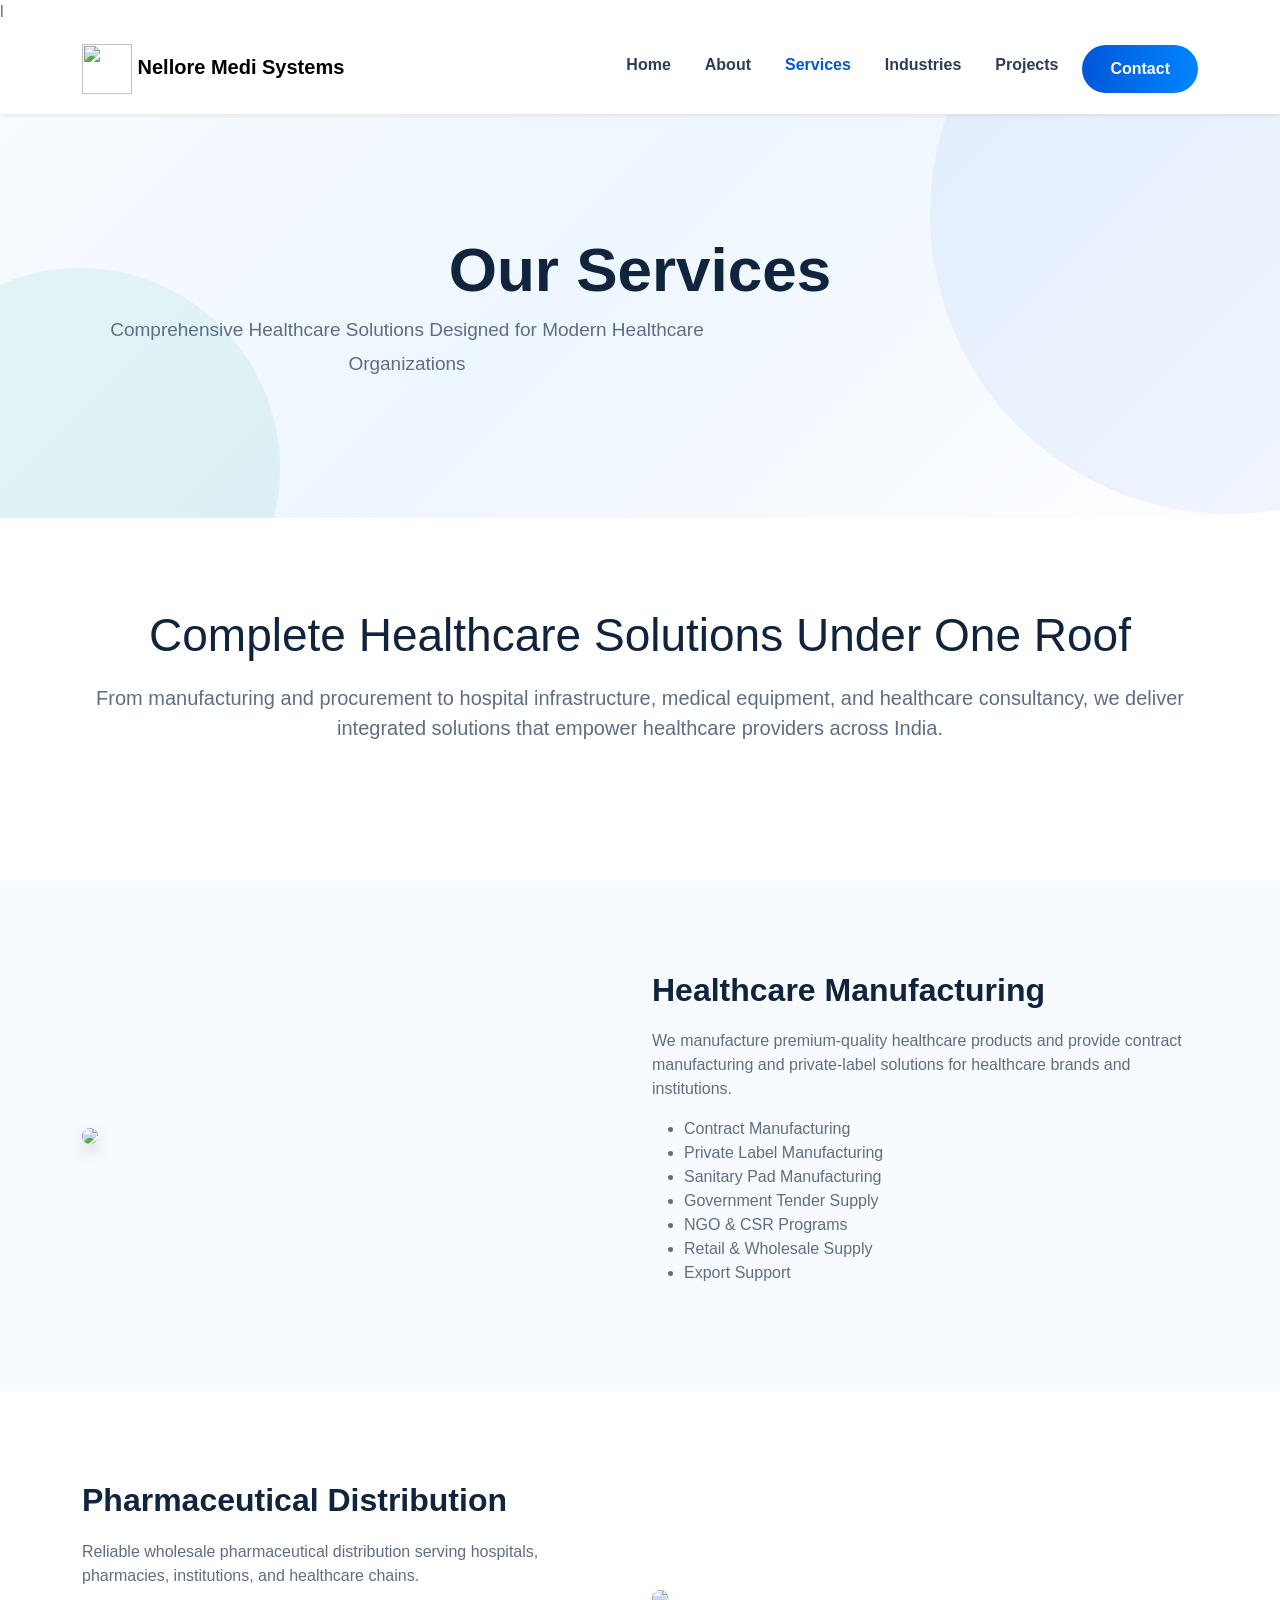
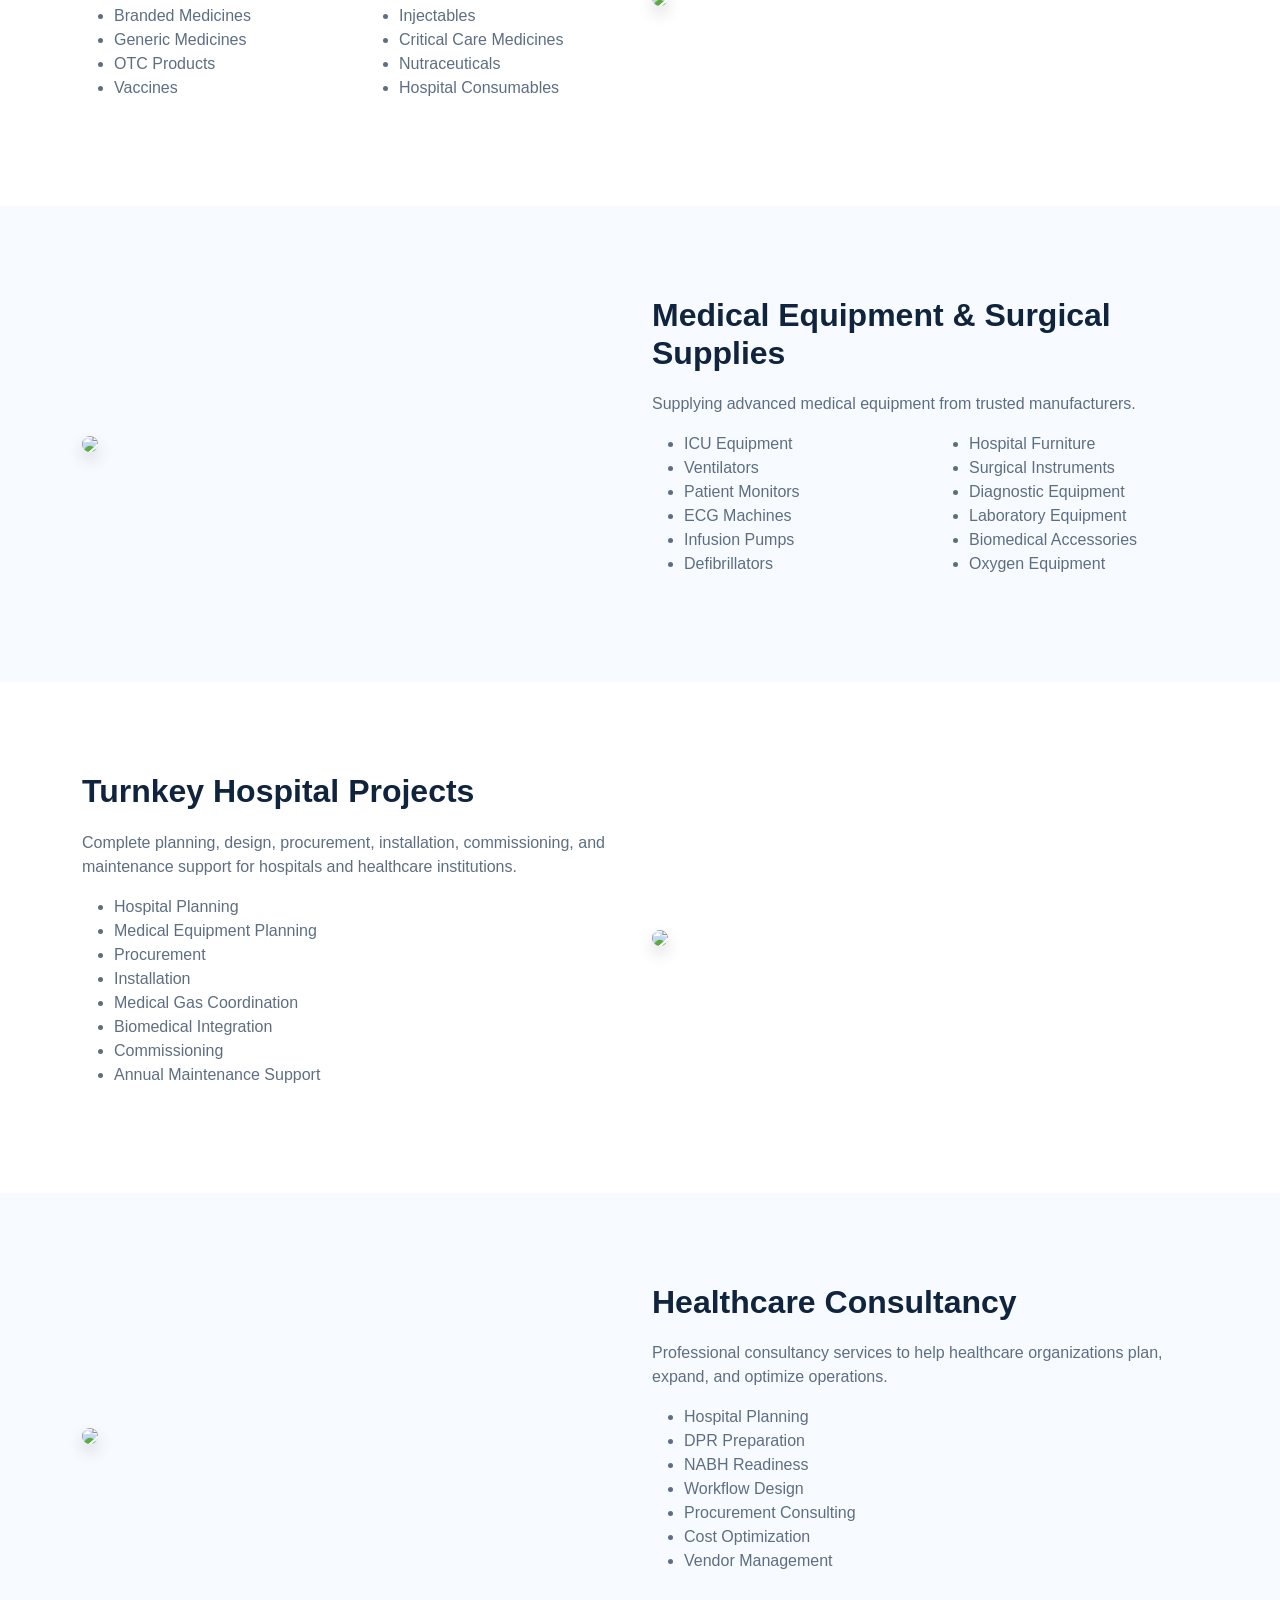
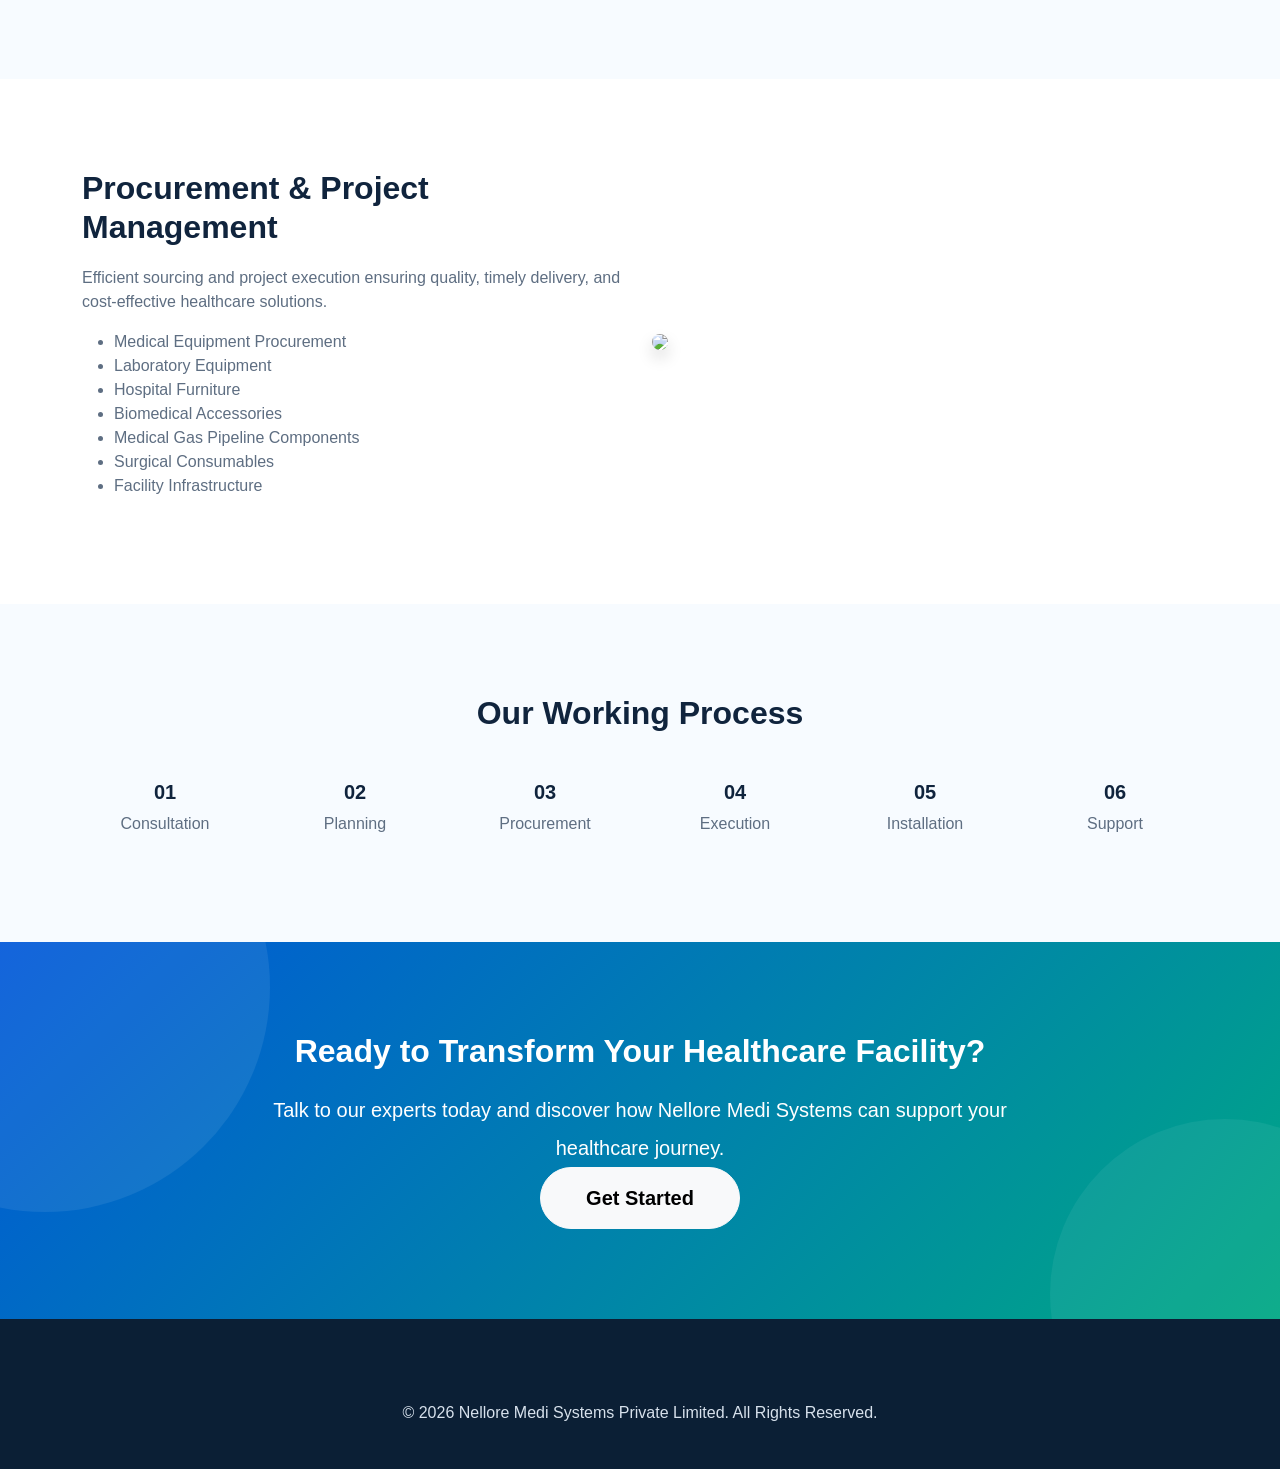
==== about.html @ a368e2a7 "first commit" ====
l<!DOCTYPE html>
<html lang="en">

<head>

<meta charset="UTF-8">
<meta name="viewport" content="width=device-width, initial-scale=1">

<title>Services | Nellore Medi Systems</title>

<link href="https://cdn.jsdelivr.net/npm/bootstrap@5.3.3/dist/css/bootstrap.min.css" rel="stylesheet">

<link href="https://cdnjs.cloudflare.com/ajax/libs/font-awesome/6.5.2/css/all.min.css" rel="stylesheet">

<link rel="stylesheet" href="css/style.css">

</head>

<body>

<!-- ================= NAVBAR ================= -->

<nav class="navbar navbar-expand-lg bg-white shadow-sm sticky-top">

<div class="container">

<a class="navbar-brand fw-bold" href="index.html">

<img src="assets/images/logo.png" width="50">

Nellore Medi Systems

</a>

<button class="navbar-toggler"
data-bs-toggle="collapse"
data-bs-target="#nav">

<span class="navbar-toggler-icon"></span>

</button>

<div class="collapse navbar-collapse" id="nav">

<ul class="navbar-nav ms-auto">

<li class="nav-item"><a class="nav-link" href="index.html">Home</a></li>

<li class="nav-item"><a class="nav-link" href="about.html">About</a></li>

<li class="nav-item"><a class="nav-link active" href="services.html">Services</a></li>

<li class="nav-item"><a class="nav-link" href="industries.html">Industries</a></li>

<li class="nav-item"><a class="nav-link" href="projects.html">Projects</a></li>

<li class="nav-item">

<a class="btn btn-primary rounded-pill ms-3"

href="contact.html">

Contact

</a>

</li>

</ul>

</div>

</div>

</nav>

<!-- ================= HERO ================= -->

<section class="hero">

<div class="container text-center">

<h1 class="display-3 fw-bold">

Our Services

</h1>

<p class="lead">

Comprehensive Healthcare Solutions Designed for Modern Healthcare Organizations

</p>

</div>

</section>

<!-- ================= INTRO ================= -->

<section>

<div class="container">

<div class="text-center mb-5">

<h2 class="display-5">

Complete Healthcare Solutions Under One Roof

</h2>

<p class="lead">

From manufacturing and procurement to hospital infrastructure,
medical equipment, and healthcare consultancy,
we deliver integrated solutions that empower healthcare providers
across India.

</p>

</div>

</div>

</section>

<!-- ================= SERVICE 1 ================= -->

<section class="bg-light">

<div class="container">

<div class="row align-items-center">

<div class="col-lg-6">

<img src="assets/images/manufacturing.jpg"

class="img-fluid rounded-4 shadow">

</div>

<div class="col-lg-6">

<h2>

Healthcare Manufacturing

</h2>

<p>

We manufacture premium-quality healthcare products
and provide contract manufacturing and private-label
solutions for healthcare brands and institutions.

</p>

<ul>

<li>Contract Manufacturing</li>

<li>Private Label Manufacturing</li>

<li>Sanitary Pad Manufacturing</li>

<li>Government Tender Supply</li>

<li>NGO & CSR Programs</li>

<li>Retail & Wholesale Supply</li>

<li>Export Support</li>

</ul>

</div>

</div>

</div>

</section>

<!-- ================= SERVICE 2 ================= -->

<section>

<div class="container">

<div class="row align-items-center flex-lg-row-reverse">

<div class="col-lg-6">

<img src="assets/images/pharma.jpg"

class="img-fluid rounded-4 shadow">

</div>

<div class="col-lg-6">

<h2>

Pharmaceutical Distribution

</h2>

<p>

Reliable wholesale pharmaceutical distribution
serving hospitals,
pharmacies,
institutions,
and healthcare chains.

</p>

<div class="row">

<div class="col-md-6">

<ul>

<li>Branded Medicines</li>

<li>Generic Medicines</li>

<li>OTC Products</li>

<li>Vaccines</li>

</ul>

</div>

<div class="col-md-6">

<ul>

<li>Injectables</li>

<li>Critical Care Medicines</li>

<li>Nutraceuticals</li>

<li>Hospital Consumables</li>

</ul>

</div>

</div>

</div>

</div>

</div>

</section>

<!-- ================= SERVICE 3 ================= -->

<section class="bg-light">

<div class="container">

<div class="row align-items-center">

<div class="col-lg-6">

<img src="assets/images/equipment.jpg"

class="img-fluid rounded-4 shadow">

</div>

<div class="col-lg-6">

<h2>

Medical Equipment & Surgical Supplies

</h2>

<p>

Supplying advanced medical equipment
from trusted manufacturers.

</p>

<div class="row">

<div class="col-md-6">

<ul>

<li>ICU Equipment</li>

<li>Ventilators</li>

<li>Patient Monitors</li>

<li>ECG Machines</li>

<li>Infusion Pumps</li>

<li>Defibrillators</li>

</ul>

</div>

<div class="col-md-6">

<ul>

<li>Hospital Furniture</li>

<li>Surgical Instruments</li>

<li>Diagnostic Equipment</li>

<li>Laboratory Equipment</li>

<li>Biomedical Accessories</li>

<li>Oxygen Equipment</li>

</ul>

</div>

</div>

</div>

</div>

</div>

</section>

<!-- ================= SERVICE 4 ================= -->

<section>

<div class="container">

<div class="row align-items-center flex-lg-row-reverse">

<div class="col-lg-6">

<img src="assets/images/hospital-project.jpg"

class="img-fluid rounded-4 shadow">

</div>

<div class="col-lg-6">

<h2>

Turnkey Hospital Projects

</h2>

<p>

Complete planning,
design,
procurement,
installation,
commissioning,
and maintenance support
for hospitals and healthcare institutions.

</p>

<ul>

<li>Hospital Planning</li>

<li>Medical Equipment Planning</li>

<li>Procurement</li>

<li>Installation</li>

<li>Medical Gas Coordination</li>

<li>Biomedical Integration</li>

<li>Commissioning</li>

<li>Annual Maintenance Support</li>

</ul>

</div>

</div>

</div>

</section>

<!-- ================= SERVICE 5 ================= -->

<section class="bg-light">

<div class="container">

<div class="row align-items-center">

<div class="col-lg-6">

<img src="assets/images/consultancy.jpg"

class="img-fluid rounded-4 shadow">

</div>

<div class="col-lg-6">

<h2>

Healthcare Consultancy

</h2>

<p>

Professional consultancy services
to help healthcare organizations
plan,
expand,
and optimize operations.

</p>

<ul>

<li>Hospital Planning</li>

<li>DPR Preparation</li>

<li>NABH Readiness</li>

<li>Workflow Design</li>

<li>Procurement Consulting</li>

<li>Cost Optimization</li>

<li>Vendor Management</li>

</ul>

</div>

</div>

</div>

</section>

<!-- ================= SERVICE 6 ================= -->

<section>

<div class="container">

<div class="row align-items-center flex-lg-row-reverse">

<div class="col-lg-6">

<img src="assets/images/procurement.jpg"

class="img-fluid rounded-4 shadow">

</div>

<div class="col-lg-6">

<h2>

Procurement & Project Management

</h2>

<p>

Efficient sourcing and project execution
ensuring quality,
timely delivery,
and cost-effective healthcare solutions.

</p>

<ul>

<li>Medical Equipment Procurement</li>

<li>Laboratory Equipment</li>

<li>Hospital Furniture</li>

<li>Biomedical Accessories</li>

<li>Medical Gas Pipeline Components</li>

<li>Surgical Consumables</li>

<li>Facility Infrastructure</li>

</ul>

</div>

</div>

</div>

</section>

<!-- ================= PROCESS ================= -->

<section class="bg-light">

<div class="container">

<div class="text-center mb-5">

<h2>

Our Working Process

</h2>

</div>

<div class="row text-center">

<div class="col-md-2">

<h5>01</h5>

<p>Consultation</p>

</div>

<div class="col-md-2">

<h5>02</h5>

<p>Planning</p>

</div>

<div class="col-md-2">

<h5>03</h5>

<p>Procurement</p>

</div>

<div class="col-md-2">

<h5>04</h5>

<p>Execution</p>

</div>

<div class="col-md-2">

<h5>05</h5>

<p>Installation</p>

</div>

<div class="col-md-2">

<h5>06</h5>

<p>Support</p>

</div>

</div>

</div>

</section>

<!-- ================= CTA ================= -->

<section class="cta-section">

<div class="container text-center">

<h2 class="text-white">

Ready to Transform Your Healthcare Facility?

</h2>

<p class="lead text-white">

Talk to our experts today
and discover how Nellore Medi Systems
can support your healthcare journey.

</p>

<a href="contact.html"

class="btn btn-light btn-lg rounded-pill">

Get Started

</a>

</div>

</section>

<!-- ================= FOOTER ================= -->

<footer class="footer">

<div class="container text-center">

<p>

© 2026 Nellore Medi Systems Private Limited.
All Rights Reserved.

</p>

</div>

</footer>

<script src="https://cdn.jsdelivr.net/npm/bootstrap@5.3.3/dist/js/bootstrap.bundle.min.js"></script>

</body>

</html>
---- css/style.css ----
/* =====================================================
   NELLORE MEDI SYSTEMS
   style.css
===================================================== */

:root{

    --primary:#0057D9;
    --secondary:#00A884;
    --accent:#25D366;
    --dark:#10243D;
    --light:#F5F9FD;
    --white:#ffffff;
    --text:#5E6E82;
    --border:#E7EEF7;

}

*{

    margin:0;
    padding:0;
    box-sizing:border-box;

}

html{

    scroll-behavior:smooth;

}

body{

    font-family:'Inter',sans-serif;
    color:var(--text);
    background:#fff;
    overflow-x:hidden;

}

h1,h2,h3,h4,h5,h6{

    font-family:'Poppins',sans-serif;
    color:var(--dark);
    font-weight:700;

}

a{

    text-decoration:none;
    transition:.3s;

}

section{

    padding:90px 0;

}

img{

    max-width:100%;

}

/* ===========================
   NAVBAR
=========================== */

.navbar{

    background:#fff!important;
    padding:15px 0;
    transition:.4s;
    z-index:999;

}

.company-name{

    font-size:18px;
    font-weight:700;
    color:var(--dark);

}

.navbar-nav .nav-link{

    color:#2d3d55;
    font-weight:600;
    margin-left:18px;
    transition:.3s;

}

.navbar-nav .nav-link:hover{

    color:var(--primary);

}

.navbar-nav .nav-link.active{

    color:var(--primary);

}

.navbar .btn{

    border-radius:40px;
    padding:12px 28px;
    font-weight:600;

}

/* ===========================
   BUTTONS
=========================== */

.btn-primary{

    background:linear-gradient(90deg,#0057D9,#0085ff);
    border:none;

}

.btn-primary:hover{

    transform:translateY(-3px);
    box-shadow:0 12px 30px rgba(0,87,217,.25);

}

.btn-outline-primary{

    border:2px solid var(--primary);
    color:var(--primary);

}

.btn-outline-primary:hover{

    background:var(--primary);
    color:#fff;

}

/* ===========================
   HERO
=========================== */

.hero{

    position:relative;
    overflow:hidden;
    background:
    linear-gradient(135deg,#f8fbff 0%,#eef6ff 45%,#ffffff 100%);
    padding-top:120px;
    padding-bottom:120px;

}

.hero::before{

    content:"";
    position:absolute;
    width:600px;
    height:600px;
    background:rgba(0,87,217,.06);
    border-radius:50%;
    right:-250px;
    top:-200px;

}

.hero::after{

    content:"";
    position:absolute;
    width:400px;
    height:400px;
    background:rgba(0,168,132,.08);
    border-radius:50%;
    left:-120px;
    bottom:-150px;

}

.hero .badge{

    font-size:15px;
    padding:10px 18px;
    border-radius:40px;

}

.hero h1{

    font-size:62px;
    line-height:1.15;

}

.hero p{

    font-size:19px;
    line-height:1.8;
    max-width:650px;

}

.hero-image{

    animation:float 5s ease-in-out infinite;

}

@keyframes float{

0%{

transform:translateY(0);

}

50%{

transform:translateY(-20px);

}

100%{

transform:translateY(0);

}

}

.hero-wave{

    position:absolute;
    left:0;
    bottom:-1px;
    width:100%;

}

/* ===========================
   COUNTERS
=========================== */

.hero h2{

    color:var(--primary);
    font-size:42px;

}

.hero .row p{

    font-weight:600;

}

/* ===========================
   ABOUT
=========================== */

.bg-light{

    background:#f7fbff!important;

}

.about-image{

    border-radius:24px;
    overflow:hidden;

}

.about-image img{

    border-radius:24px;

}

.about-box{

    padding-left:40px;

}

.about-box p{

    line-height:1.9;
    font-size:17px;

}

/* ===========================
   CARDS
=========================== */

.service-card{

    background:#fff;
    border-radius:22px;
    padding:35px;
    transition:.35s;
    border:1px solid var(--border);
    height:100%;
    box-shadow:0 8px 25px rgba(0,0,0,.05);

}

.service-card:hover{

    transform:translateY(-10px);

    box-shadow:0 25px 50px rgba(0,87,217,.12);

    border-color:#d7e7ff;

}

.service-icon{

    width:80px;
    height:80px;
    border-radius:20px;
    background:linear-gradient(135deg,#0057D9,#00A884);

    display:flex;
    align-items:center;
    justify-content:center;

    margin-bottom:25px;

}

.service-icon i{

    color:#fff;
    font-size:34px;

}

.service-card h4{

    margin-bottom:15px;

}

.service-card p{

    line-height:1.8;

}

/* ===========================
   SECTION TITLE
=========================== */

section span.text-primary{

    letter-spacing:2px;
    text-transform:uppercase;
    font-weight:700;

}

section h2{

    margin-bottom:20px;

}

section .display-5{

    font-size:46px;

}

/* ==========================================
   WHY CHOOSE US
========================================== */

.feature-box{

    background:#ffffff;
    padding:35px;
    border-radius:22px;
    text-align:center;
    transition:.35s;
    border:1px solid var(--border);
    height:100%;
    box-shadow:0 8px 25px rgba(0,0,0,.05);

}

.feature-box:hover{

    transform:translateY(-10px);
    box-shadow:0 20px 45px rgba(0,87,217,.15);

}

.feature-box i{

    width:85px;
    height:85px;

    display:flex;
    align-items:center;
    justify-content:center;

    margin:auto;
    margin-bottom:25px;

    background:linear-gradient(135deg,#0057D9,#00A884);

    border-radius:50%;

    color:#fff;
    font-size:34px;

}

.feature-box h5{

    margin-bottom:18px;

}

.feature-box p{

    line-height:1.8;

}

/* ==========================================
   INDUSTRIES
========================================== */

.industry-card{

    background:#ffffff;
    border-radius:20px;
    padding:35px 20px;
    transition:.35s;
    border:1px solid #edf3fa;
    height:100%;

}

.industry-card:hover{

    background:linear-gradient(135deg,#0057D9,#00A884);

    transform:translateY(-8px);

}

.industry-card i{

    font-size:48px;
    color:var(--primary);
    margin-bottom:20px;

}

.industry-card h5{

    margin:0;

}

.industry-card:hover i,
.industry-card:hover h5{

    color:#ffffff;

}

/* ==========================================
   CTA
========================================== */

.cta-section{

    position:relative;
    overflow:hidden;

    background:
    linear-gradient(135deg,#0057D9,#00A884);

    color:white;

}

.cta-section::before{

    content:"";

    position:absolute;

    width:450px;
    height:450px;

    background:rgba(255,255,255,.08);

    border-radius:50%;

    left:-180px;
    top:-180px;

}

.cta-section::after{

    content:"";

    position:absolute;

    width:350px;
    height:350px;

    background:rgba(255,255,255,.06);

    border-radius:50%;

    right:-120px;
    bottom:-150px;

}

.cta-section h2{

    color:white;

}

.cta-section p{

    max-width:760px;
    margin:auto;
    line-height:1.9;

}

.cta-section .btn{

    font-weight:700;
    padding:15px 45px;

}

/* ==========================================
   FOOTER
========================================== */

.footer{

    background:#0b1f35;

    color:#d7e1ec;

    padding-top:80px;
    padding-bottom:25px;

}

.footer h4,
.footer h5{

    color:white;
    margin-bottom:25px;

}

.footer p{

    line-height:1.8;

}

.footer ul{

    list-style:none;
    padding:0;

}

.footer ul li{

    margin-bottom:12px;

}

.footer ul li a{

    color:#d7e1ec;
    transition:.3s;

}

.footer ul li a:hover{

    color:#25D366;
    padding-left:6px;

}

.footer hr{

    border-color:rgba(255,255,255,.12);
    margin:40px 0;

}

.footer i{

    color:#25D366;
    margin-right:10px;

}

/* ==========================================
   SECTION SPACING
========================================== */

.py-5{

    padding-top:100px !important;
    padding-bottom:100px !important;

}

/* ==========================================
   IMAGE EFFECTS
========================================== */

img{

    transition:.4s;

}

img:hover{

    transform:scale(1.02);

}

/* ==========================================
   SCROLLBAR
========================================== */

::-webkit-scrollbar{

    width:10px;

}

::-webkit-scrollbar-track{

    background:#edf2f7;

}

::-webkit-scrollbar-thumb{

    background:#0057D9;
    border-radius:10px;

}

::-webkit-scrollbar-thumb:hover{

    background:#003f9e;

}

/* ==========================================
   SELECTION
========================================== */

::selection{

    background:#0057D9;
    color:white;

}

/* ==========================================
   SHADOW UTILITIES
========================================== */

.shadow-soft{

    box-shadow:0 15px 40px rgba(0,0,0,.08);

}

.shadow-hover{

    transition:.35s;

}

.shadow-hover:hover{

    box-shadow:0 25px 60px rgba(0,0,0,.12);

}

/* ==========================================
   BORDER RADIUS
========================================== */

.rounded-xl{

    border-radius:22px;

}

.rounded-2xl{

    border-radius:30px;

}

/* ==========================================
   BACKGROUND UTILITIES
========================================== */

.bg-primary-gradient{

    background:
    linear-gradient(135deg,#0057D9,#00A884);

}

.text-gradient{

    background:
    linear-gradient(135deg,#0057D9,#00A884);
    -webkit-background-clip:text;
    -webkit-text-fill-color:transparent;

}

/* ==========================================
   ANIMATIONS
========================================== */

.fade-up{

    animation:fadeUp .8s ease forwards;

}

@keyframes fadeUp{

0%{

opacity:0;
transform:translateY(40px);

}

100%{

opacity:1;
transform:translateY(0);

}

}

.zoom{

    animation:zoom .8s;

}

@keyframes zoom{

0%{

transform:scale(.9);

opacity:0;

}

100%{

transform:scale(1);

opacity:1;

}

}

/* ==========================================
   RESPONSIVE
========================================== */

@media(max-width:1200px){

.hero h1{

font-size:52px;

}

}

@media(max-width:992px){

.hero{

text-align:center;

padding-top:80px;

}

.hero h1{

font-size:42px;

}

.hero-image{

margin-top:50px;

max-width:450px;

}

.display-5{

font-size:38px !important;

}

.about-box{

padding-left:0;

margin-top:40px;

}

.navbar{

padding:12px 0;

}

}

@media(max-width:768px){

.hero h1{

font-size:36px;

}

.hero p{

font-size:17px;

}

.service-card{

padding:28px;

}

.feature-box{

padding:28px;

}

.industry-card{

padding:28px;

}

section{

padding:70px 0;

}

}

@media(max-width:576px){

.hero h1{

font-size:30px;

}

.hero .btn{

display:block;
width:100%;
margin-bottom:15px;

}

.hero .btn + .btn{

margin-left:0 !important;

}

.display-5{

font-size:30px !important;

}

.footer{

text-align:center;

}

}
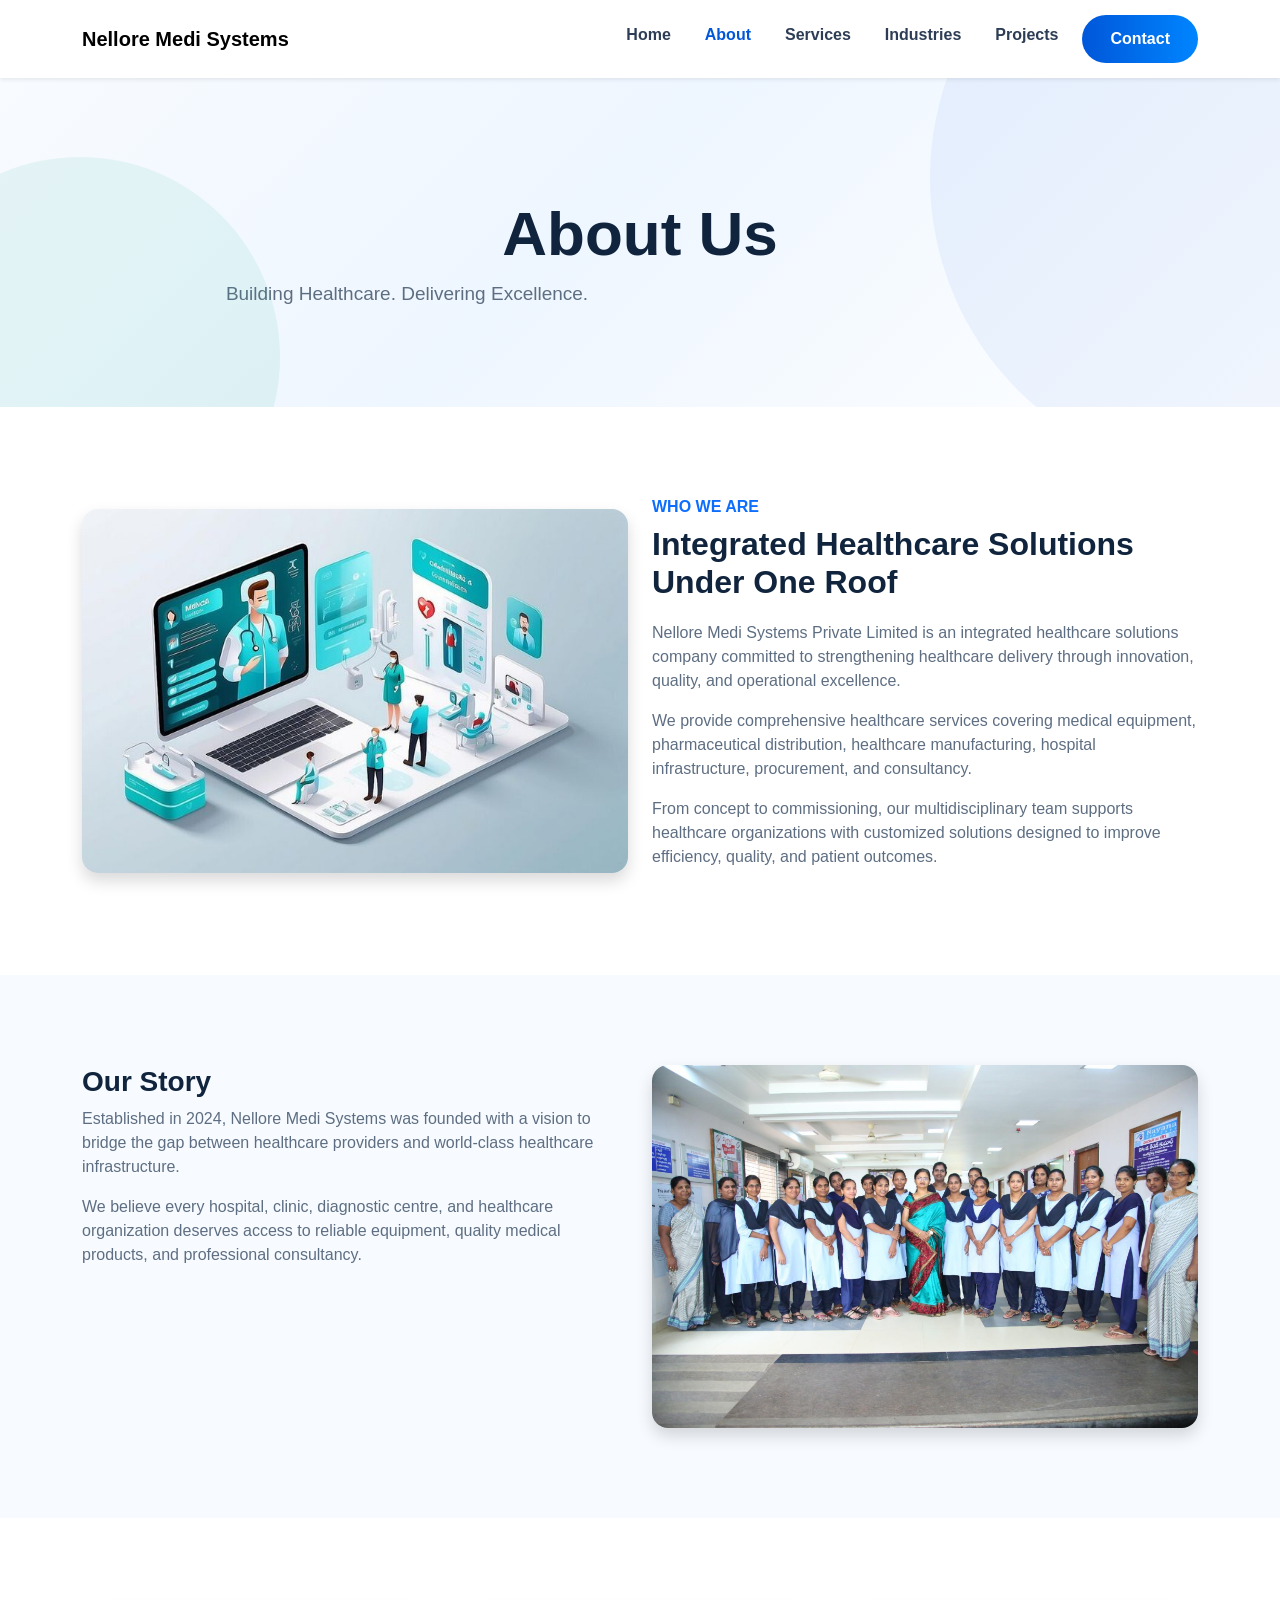
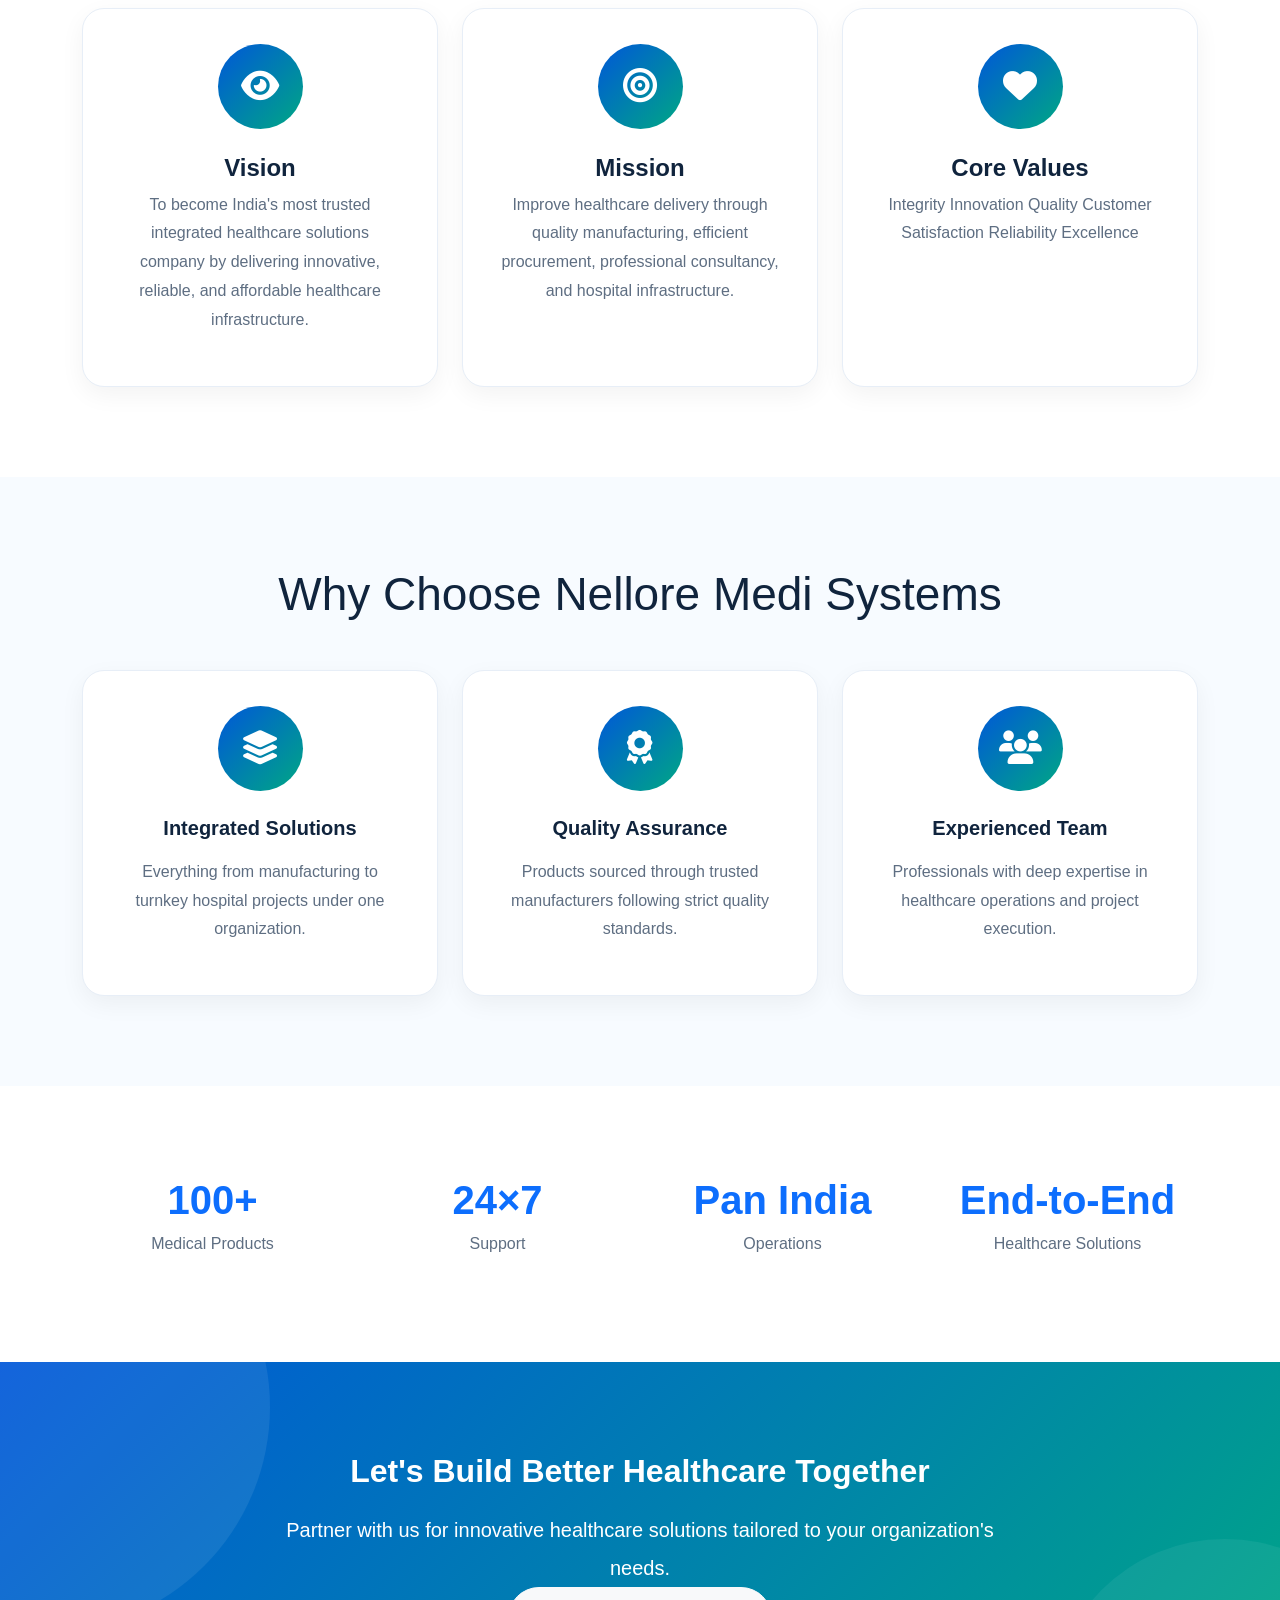
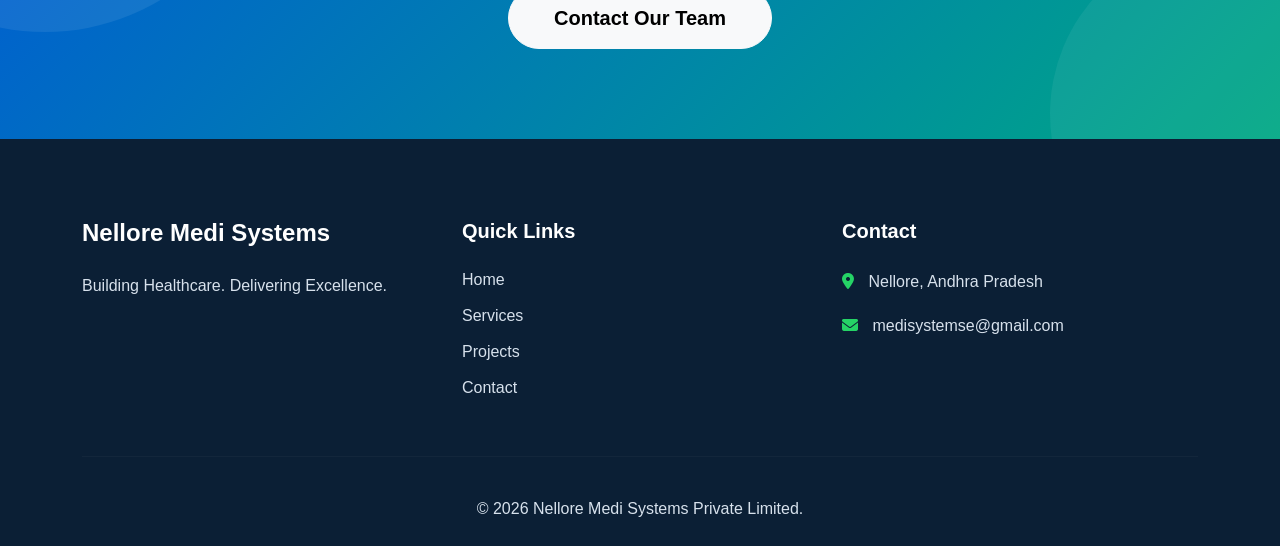
==== commit 947cb58c: "images for home page" ====
--- a/about.html
+++ b/about.html
@@ -1,12 +1,12 @@
-l<!DOCTYPE html>
+<!DOCTYPE html>
 <html lang="en">
 
 <head>
 
 <meta charset="UTF-8">
-<meta name="viewport" content="width=device-width, initial-scale=1">
-
-<title>Services | Nellore Medi Systems</title>
+<meta name="viewport" content="width=device-width, initial-scale=1.0">
+
+<title>About Us | Nellore Medi Systems</title>
 
 <link href="https://cdn.jsdelivr.net/npm/bootstrap@5.3.3/dist/css/bootstrap.min.css" rel="stylesheet">
 
@@ -18,7 +18,7 @@
 
 <body>
 
-<!-- ================= NAVBAR ================= -->
+<!-- NAVBAR -->
 
 <nav class="navbar navbar-expand-lg bg-white shadow-sm sticky-top">
 
@@ -26,15 +26,13 @@
 
 <a class="navbar-brand fw-bold" href="index.html">
 
-<img src="assets/images/logo.png" width="50">
+<!--<img src="assets/images/logo.png" width="50">-->
 
 Nellore Medi Systems
 
 </a>
 
-<button class="navbar-toggler"
-data-bs-toggle="collapse"
-data-bs-target="#nav">
+<button class="navbar-toggler" data-bs-toggle="collapse" data-bs-target="#nav">
 
 <span class="navbar-toggler-icon"></span>
 
@@ -46,9 +44,9 @@
 
 <li class="nav-item"><a class="nav-link" href="index.html">Home</a></li>
 
-<li class="nav-item"><a class="nav-link" href="about.html">About</a></li>
-
-<li class="nav-item"><a class="nav-link active" href="services.html">Services</a></li>
+<li class="nav-item"><a class="nav-link active" href="about.html">About</a></li>
+
+<li class="nav-item"><a class="nav-link" href="services.html">Services</a></li>
 
 <li class="nav-item"><a class="nav-link" href="industries.html">Industries</a></li>
 
@@ -56,9 +54,7 @@
 
 <li class="nav-item">
 
-<a class="btn btn-primary rounded-pill ms-3"
-
-href="contact.html">
+<a class="btn btn-primary ms-3 rounded-pill" href="contact.html">
 
 Contact
 
@@ -74,21 +70,21 @@
 
 </nav>
 
-<!-- ================= HERO ================= -->
-
-<section class="hero">
+<!-- HERO -->
+
+<section class="hero" style="padding:120px 0 80px;">
 
 <div class="container text-center">
 
 <h1 class="display-3 fw-bold">
 
-Our Services
+About Us
 
 </h1>
 
 <p class="lead">
 
-Comprehensive Healthcare Solutions Designed for Modern Healthcare Organizations
+Building Healthcare. Delivering Excellence.
 
 </p>
 
@@ -96,28 +92,314 @@
 
 </section>
 
-<!-- ================= INTRO ================= -->
+<!-- COMPANY -->
 
 <section>
 
 <div class="container">
 
+<div class="row align-items-center">
+
+<div class="col-lg-6">
+
+<img src="assets/images/solutions.jpeg"
+
+class="img-fluid rounded-4 shadow">
+
+</div>
+
+<div class="col-lg-6">
+
+<h6 class="text-primary fw-bold">
+
+WHO WE ARE
+
+</h6>
+
+<h2 class="fw-bold">
+
+Integrated Healthcare Solutions Under One Roof
+
+</h2>
+
+<p>
+
+Nellore Medi Systems Private Limited is an integrated healthcare
+solutions company committed to strengthening healthcare delivery
+through innovation, quality, and operational excellence.
+
+</p>
+
+<p>
+
+We provide comprehensive healthcare services covering
+medical equipment,
+pharmaceutical distribution,
+healthcare manufacturing,
+hospital infrastructure,
+procurement,
+and consultancy.
+
+</p>
+
+<p>
+
+From concept to commissioning,
+our multidisciplinary team supports
+healthcare organizations with customized
+solutions designed to improve efficiency,
+quality,
+and patient outcomes.
+
+</p>
+
+</div>
+
+</div>
+
+</div>
+
+</section>
+
+<!-- OUR STORY -->
+
+<section class="bg-light">
+
+<div class="container">
+
+<div class="row">
+
+<div class="col-lg-6">
+
+<h3>
+
+Our Story
+
+</h3>
+
+<p>
+
+Established in 2024,
+Nellore Medi Systems was founded with a vision
+to bridge the gap between healthcare providers
+and world-class healthcare infrastructure.
+
+</p>
+
+<p>
+
+We believe every hospital,
+clinic,
+diagnostic centre,
+and healthcare organization deserves
+access to reliable equipment,
+quality medical products,
+and professional consultancy.
+
+</p>
+
+</div>
+
+<div class="col-lg-6">
+
+<img src="assets/images/us.png"
+
+class="img-fluid rounded-4 shadow">
+
+</div>
+
+</div>
+
+</div>
+
+</section>
+
+<!-- MISSION -->
+
+<section>
+
+<div class="container">
+
+<div class="row g-4">
+
+<div class="col-lg-4">
+
+<div class="feature-box">
+
+<i class="fa-solid fa-eye"></i>
+
+<h4>
+
+Vision
+
+</h4>
+
+<p>
+
+To become India's most trusted integrated healthcare
+solutions company by delivering innovative,
+reliable,
+and affordable healthcare infrastructure.
+
+</p>
+
+</div>
+
+</div>
+
+<div class="col-lg-4">
+
+<div class="feature-box">
+
+<i class="fa-solid fa-bullseye"></i>
+
+<h4>
+
+Mission
+
+</h4>
+
+<p>
+
+Improve healthcare delivery through
+quality manufacturing,
+efficient procurement,
+professional consultancy,
+and hospital infrastructure.
+
+</p>
+
+</div>
+
+</div>
+
+<div class="col-lg-4">
+
+<div class="feature-box">
+
+<i class="fa-solid fa-heart"></i>
+
+<h4>
+
+Core Values
+
+</h4>
+
+<p>
+
+Integrity
+
+Innovation
+
+Quality
+
+Customer Satisfaction
+
+Reliability
+
+Excellence
+
+</p>
+
+</div>
+
+</div>
+
+</div>
+
+</div>
+
+</section>
+
+<!-- WHY US -->
+
+<section class="bg-light">
+
+<div class="container">
+
 <div class="text-center mb-5">
 
 <h2 class="display-5">
 
-Complete Healthcare Solutions Under One Roof
+Why Choose Nellore Medi Systems
 
 </h2>
 
-<p class="lead">
-
-From manufacturing and procurement to hospital infrastructure,
-medical equipment, and healthcare consultancy,
-we deliver integrated solutions that empower healthcare providers
-across India.
-
-</p>
+</div>
+
+<div class="row g-4">
+
+<div class="col-md-4">
+
+<div class="feature-box">
+
+<i class="fa-solid fa-layer-group"></i>
+
+<h5>
+
+Integrated Solutions
+
+</h5>
+
+<p>
+
+Everything from manufacturing
+to turnkey hospital projects
+under one organization.
+
+</p>
+
+</div>
+
+</div>
+
+<div class="col-md-4">
+
+<div class="feature-box">
+
+<i class="fa-solid fa-award"></i>
+
+<h5>
+
+Quality Assurance
+
+</h5>
+
+<p>
+
+Products sourced through trusted
+manufacturers following strict
+quality standards.
+
+</p>
+
+</div>
+
+</div>
+
+<div class="col-md-4">
+
+<div class="feature-box">
+
+<i class="fa-solid fa-users"></i>
+
+<h5>
+
+Experienced Team
+
+</h5>
+
+<p>
+
+Professionals with deep expertise
+in healthcare operations
+and project execution.
+
+</p>
+
+</div>
+
+</div>
 
 </div>
 
@@ -125,524 +407,198 @@
 
 </section>
 
-<!-- ================= SERVICE 1 ================= -->
-
-<section class="bg-light">
+<!-- STATS -->
+
+<section>
 
 <div class="container">
 
-<div class="row align-items-center">
-
-<div class="col-lg-6">
-
-<img src="assets/images/manufacturing.jpg"
-
-class="img-fluid rounded-4 shadow">
-
-</div>
-
-<div class="col-lg-6">
-
-<h2>
-
-Healthcare Manufacturing
+<div class="row text-center">
+
+<div class="col-md-3">
+
+<h1 class="text-primary">
+
+100+
+
+</h1>
+
+<p>
+
+Medical Products
+
+</p>
+
+</div>
+
+<div class="col-md-3">
+
+<h1 class="text-primary">
+
+24×7
+
+</h1>
+
+<p>
+
+Support
+
+</p>
+
+</div>
+
+<div class="col-md-3">
+
+<h1 class="text-primary">
+
+Pan India
+
+</h1>
+
+<p>
+
+Operations
+
+</p>
+
+</div>
+
+<div class="col-md-3">
+
+<h1 class="text-primary">
+
+End-to-End
+
+</h1>
+
+<p>
+
+Healthcare Solutions
+
+</p>
+
+</div>
+
+</div>
+
+</div>
+
+</section>
+
+<!-- CTA -->
+
+<section class="cta-section">
+
+<div class="container text-center">
+
+<h2 class="text-white">
+
+Let's Build Better Healthcare Together
 
 </h2>
 
-<p>
-
-We manufacture premium-quality healthcare products
-and provide contract manufacturing and private-label
-solutions for healthcare brands and institutions.
-
-</p>
+<p class="lead text-white">
+
+Partner with us for innovative healthcare
+solutions tailored to your organization's needs.
+
+</p>
+
+<a href="contact.html"
+
+class="btn btn-light btn-lg rounded-pill">
+
+Contact Our Team
+
+</a>
+
+</div>
+
+</section>
+
+<!-- FOOTER -->
+
+<footer class="footer">
+
+<div class="container">
+
+<div class="row">
+
+<div class="col-lg-4">
+
+<h4>
+
+Nellore Medi Systems
+
+</h4>
+
+<p>
+
+Building Healthcare.
+Delivering Excellence.
+
+</p>
+
+</div>
+
+<div class="col-lg-4">
+
+<h5>
+
+Quick Links
+
+</h5>
 
 <ul>
 
-<li>Contract Manufacturing</li>
-
-<li>Private Label Manufacturing</li>
-
-<li>Sanitary Pad Manufacturing</li>
-
-<li>Government Tender Supply</li>
-
-<li>NGO & CSR Programs</li>
-
-<li>Retail & Wholesale Supply</li>
-
-<li>Export Support</li>
+<li><a href="index.html">Home</a></li>
+
+<li><a href="services.html">Services</a></li>
+
+<li><a href="projects.html">Projects</a></li>
+
+<li><a href="contact.html">Contact</a></li>
 
 </ul>
 
 </div>
 
-</div>
-
-</div>
-
-</section>
-
-<!-- ================= SERVICE 2 ================= -->
-
-<section>
-
-<div class="container">
-
-<div class="row align-items-center flex-lg-row-reverse">
-
-<div class="col-lg-6">
-
-<img src="assets/images/pharma.jpg"
-
-class="img-fluid rounded-4 shadow">
-
-</div>
-
-<div class="col-lg-6">
-
-<h2>
-
-Pharmaceutical Distribution
-
-</h2>
-
-<p>
-
-Reliable wholesale pharmaceutical distribution
-serving hospitals,
-pharmacies,
-institutions,
-and healthcare chains.
-
-</p>
-
-<div class="row">
-
-<div class="col-md-6">
-
-<ul>
-
-<li>Branded Medicines</li>
-
-<li>Generic Medicines</li>
-
-<li>OTC Products</li>
-
-<li>Vaccines</li>
-
-</ul>
-
-</div>
-
-<div class="col-md-6">
-
-<ul>
-
-<li>Injectables</li>
-
-<li>Critical Care Medicines</li>
-
-<li>Nutraceuticals</li>
-
-<li>Hospital Consumables</li>
-
-</ul>
-
-</div>
-
-</div>
-
-</div>
-
-</div>
-
-</div>
-
-</section>
-
-<!-- ================= SERVICE 3 ================= -->
-
-<section class="bg-light">
-
-<div class="container">
-
-<div class="row align-items-center">
-
-<div class="col-lg-6">
-
-<img src="assets/images/equipment.jpg"
-
-class="img-fluid rounded-4 shadow">
-
-</div>
-
-<div class="col-lg-6">
-
-<h2>
-
-Medical Equipment & Surgical Supplies
-
-</h2>
-
-<p>
-
-Supplying advanced medical equipment
-from trusted manufacturers.
-
-</p>
-
-<div class="row">
-
-<div class="col-md-6">
-
-<ul>
-
-<li>ICU Equipment</li>
-
-<li>Ventilators</li>
-
-<li>Patient Monitors</li>
-
-<li>ECG Machines</li>
-
-<li>Infusion Pumps</li>
-
-<li>Defibrillators</li>
-
-</ul>
-
-</div>
-
-<div class="col-md-6">
-
-<ul>
-
-<li>Hospital Furniture</li>
-
-<li>Surgical Instruments</li>
-
-<li>Diagnostic Equipment</li>
-
-<li>Laboratory Equipment</li>
-
-<li>Biomedical Accessories</li>
-
-<li>Oxygen Equipment</li>
-
-</ul>
-
-</div>
-
-</div>
-
-</div>
-
-</div>
-
-</div>
-
-</section>
-
-<!-- ================= SERVICE 4 ================= -->
-
-<section>
-
-<div class="container">
-
-<div class="row align-items-center flex-lg-row-reverse">
-
-<div class="col-lg-6">
-
-<img src="assets/images/hospital-project.jpg"
-
-class="img-fluid rounded-4 shadow">
-
-</div>
-
-<div class="col-lg-6">
-
-<h2>
-
-Turnkey Hospital Projects
-
-</h2>
-
-<p>
-
-Complete planning,
-design,
-procurement,
-installation,
-commissioning,
-and maintenance support
-for hospitals and healthcare institutions.
-
-</p>
-
-<ul>
-
-<li>Hospital Planning</li>
-
-<li>Medical Equipment Planning</li>
-
-<li>Procurement</li>
-
-<li>Installation</li>
-
-<li>Medical Gas Coordination</li>
-
-<li>Biomedical Integration</li>
-
-<li>Commissioning</li>
-
-<li>Annual Maintenance Support</li>
-
-</ul>
-
-</div>
-
-</div>
-
-</div>
-
-</section>
-
-<!-- ================= SERVICE 5 ================= -->
-
-<section class="bg-light">
-
-<div class="container">
-
-<div class="row align-items-center">
-
-<div class="col-lg-6">
-
-<img src="assets/images/consultancy.jpg"
-
-class="img-fluid rounded-4 shadow">
-
-</div>
-
-<div class="col-lg-6">
-
-<h2>
-
-Healthcare Consultancy
-
-</h2>
-
-<p>
-
-Professional consultancy services
-to help healthcare organizations
-plan,
-expand,
-and optimize operations.
-
-</p>
-
-<ul>
-
-<li>Hospital Planning</li>
-
-<li>DPR Preparation</li>
-
-<li>NABH Readiness</li>
-
-<li>Workflow Design</li>
-
-<li>Procurement Consulting</li>
-
-<li>Cost Optimization</li>
-
-<li>Vendor Management</li>
-
-</ul>
-
-</div>
-
-</div>
-
-</div>
-
-</section>
-
-<!-- ================= SERVICE 6 ================= -->
-
-<section>
-
-<div class="container">
-
-<div class="row align-items-center flex-lg-row-reverse">
-
-<div class="col-lg-6">
-
-<img src="assets/images/procurement.jpg"
-
-class="img-fluid rounded-4 shadow">
-
-</div>
-
-<div class="col-lg-6">
-
-<h2>
-
-Procurement & Project Management
-
-</h2>
-
-<p>
-
-Efficient sourcing and project execution
-ensuring quality,
-timely delivery,
-and cost-effective healthcare solutions.
-
-</p>
-
-<ul>
-
-<li>Medical Equipment Procurement</li>
-
-<li>Laboratory Equipment</li>
-
-<li>Hospital Furniture</li>
-
-<li>Biomedical Accessories</li>
-
-<li>Medical Gas Pipeline Components</li>
-
-<li>Surgical Consumables</li>
-
-<li>Facility Infrastructure</li>
-
-</ul>
-
-</div>
-
-</div>
-
-</div>
-
-</section>
-
-<!-- ================= PROCESS ================= -->
-
-<section class="bg-light">
-
-<div class="container">
-
-<div class="text-center mb-5">
-
-<h2>
-
-Our Working Process
-
-</h2>
-
-</div>
-
-<div class="row text-center">
-
-<div class="col-md-2">
-
-<h5>01</h5>
-
-<p>Consultation</p>
-
-</div>
-
-<div class="col-md-2">
-
-<h5>02</h5>
-
-<p>Planning</p>
-
-</div>
-
-<div class="col-md-2">
-
-<h5>03</h5>
-
-<p>Procurement</p>
-
-</div>
-
-<div class="col-md-2">
-
-<h5>04</h5>
-
-<p>Execution</p>
-
-</div>
-
-<div class="col-md-2">
-
-<h5>05</h5>
-
-<p>Installation</p>
-
-</div>
-
-<div class="col-md-2">
-
-<h5>06</h5>
-
-<p>Support</p>
-
-</div>
-
-</div>
-
-</div>
-
-</section>
-
-<!-- ================= CTA ================= -->
-
-<section class="cta-section">
-
-<div class="container text-center">
-
-<h2 class="text-white">
-
-Ready to Transform Your Healthcare Facility?
-
-</h2>
-
-<p class="lead text-white">
-
-Talk to our experts today
-and discover how Nellore Medi Systems
-can support your healthcare journey.
-
-</p>
-
-<a href="contact.html"
-
-class="btn btn-light btn-lg rounded-pill">
-
-Get Started
-
-</a>
-
-</div>
-
-</section>
-
-<!-- ================= FOOTER ================= -->
-
-<footer class="footer">
-
-<div class="container text-center">
-
-<p>
+<div class="col-lg-4">
+
+<h5>
+
+Contact
+
+</h5>
+
+<p>
+
+<i class="fa-solid fa-location-dot"></i>
+
+Nellore,
+Andhra Pradesh
+
+</p>
+
+<p>
+
+<i class="fa-solid fa-envelope"></i>
+
+medisystemse@gmail.com
+
+</p>
+
+</div>
+
+</div>
+
+<hr>
+
+<div class="text-center">
 
 © 2026 Nellore Medi Systems Private Limited.
-All Rights Reserved.
-
-</p>
+
+</div>
 
 </div>
 
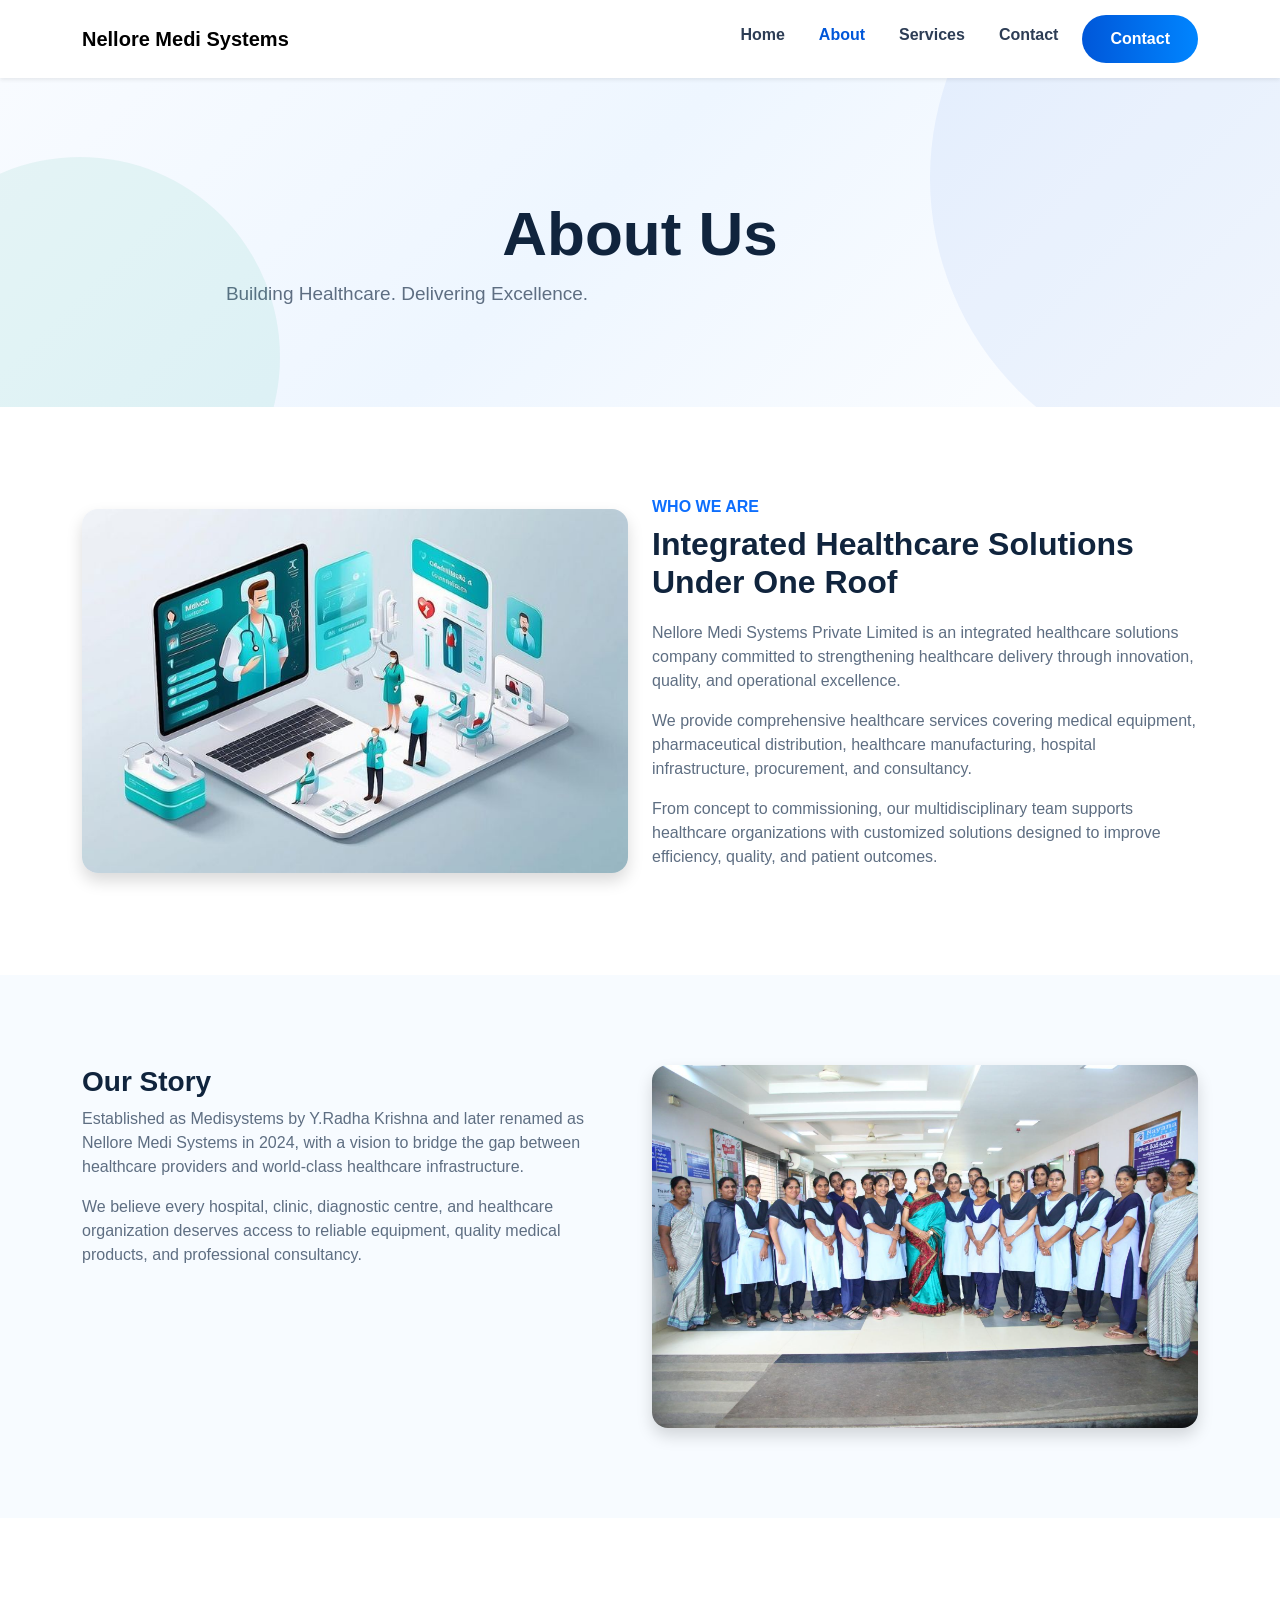
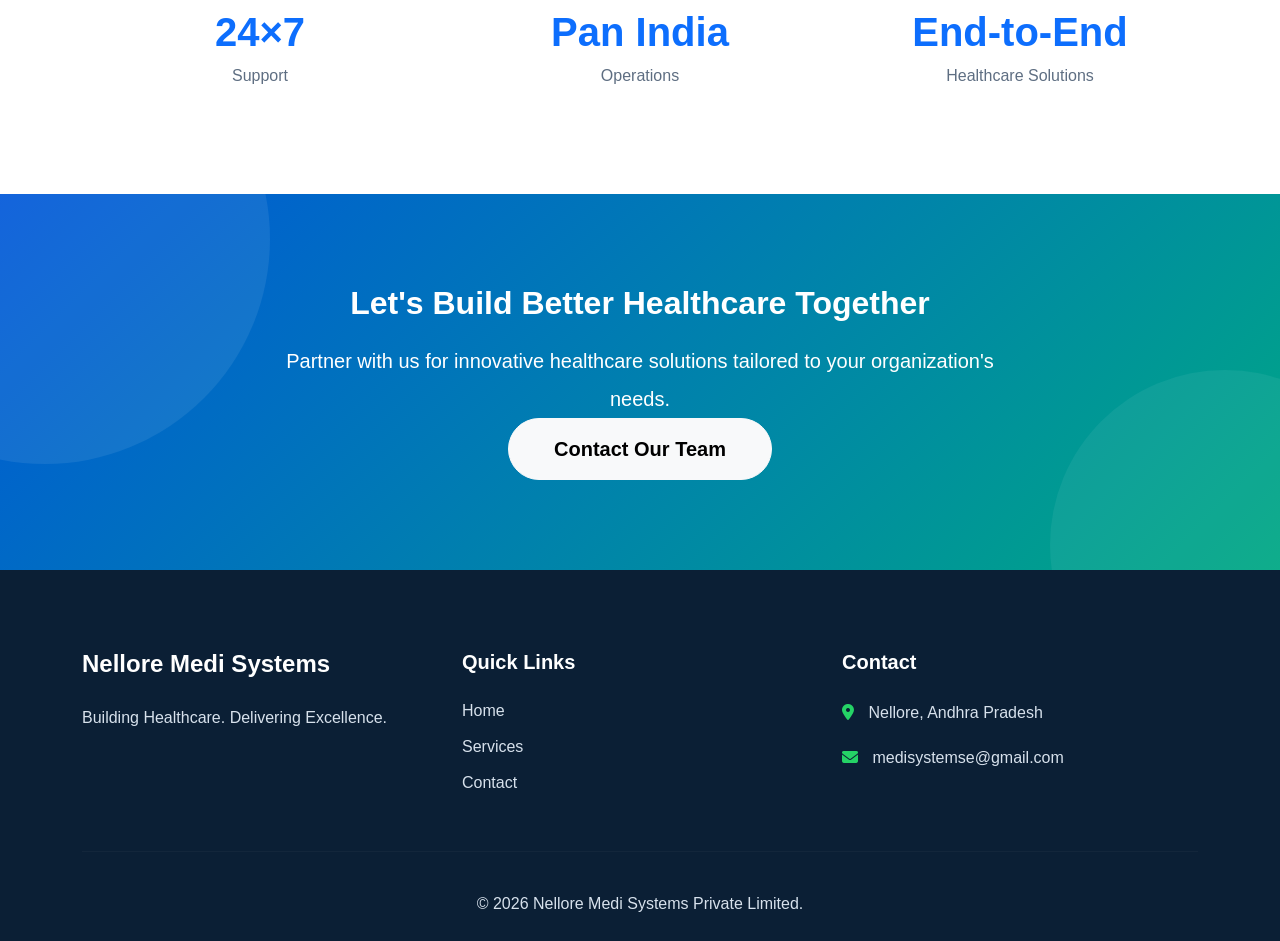
==== commit 1f762387: "reduced pages" ====
--- a/about.html
+++ b/about.html
@@ -48,18 +48,12 @@
 
 <li class="nav-item"><a class="nav-link" href="services.html">Services</a></li>
 
-<li class="nav-item"><a class="nav-link" href="industries.html">Industries</a></li>
-
-<li class="nav-item"><a class="nav-link" href="projects.html">Projects</a></li>
-
-<li class="nav-item">
-
-<a class="btn btn-primary ms-3 rounded-pill" href="contact.html">
-
-Contact
-
-</a>
-
+<li class="nav-item"><a class="nav-link" href="contact.html">Contact</a></li>
+
+<li class="nav-item ms-lg-3">
+    <a class="btn btn-primary rounded-pill" href="contact.html">
+        Contact
+    </a>
 </li>
 
 </ul>
@@ -179,10 +173,10 @@
 
 <p>
 
-Established in 2024,
-Nellore Medi Systems was founded with a vision
-to bridge the gap between healthcare providers
-and world-class healthcare infrastructure.
+Established as Medisystems by Y.Radha Krishna 
+and later renamed as Nellore Medi Systems in 2024,
+with a vision to bridge the gap between healthcare 
+providers and world-class healthcare infrastructure.
 
 </p>
 
@@ -214,270 +208,61 @@
 
 </section>
 
-<!-- MISSION -->
+<!-- STATS -->
 
 <section>
 
 <div class="container">
 
-<div class="row g-4">
-
-<div class="col-lg-4">
-
-<div class="feature-box">
-
-<i class="fa-solid fa-eye"></i>
-
-<h4>
-
-Vision
-
-</h4>
-
-<p>
-
-To become India's most trusted integrated healthcare
-solutions company by delivering innovative,
-reliable,
-and affordable healthcare infrastructure.
-
-</p>
-
-</div>
-
-</div>
-
-<div class="col-lg-4">
-
-<div class="feature-box">
-
-<i class="fa-solid fa-bullseye"></i>
-
-<h4>
-
-Mission
-
-</h4>
-
-<p>
-
-Improve healthcare delivery through
-quality manufacturing,
-efficient procurement,
-professional consultancy,
-and hospital infrastructure.
-
-</p>
-
-</div>
-
-</div>
-
-<div class="col-lg-4">
-
-<div class="feature-box">
-
-<i class="fa-solid fa-heart"></i>
-
-<h4>
-
-Core Values
-
-</h4>
-
-<p>
-
-Integrity
-
-Innovation
-
-Quality
-
-Customer Satisfaction
-
-Reliability
-
-Excellence
-
-</p>
-
-</div>
-
-</div>
-
-</div>
-
-</div>
-
-</section>
-
-<!-- WHY US -->
-
-<section class="bg-light">
-
-<div class="container">
-
-<div class="text-center mb-5">
-
-<h2 class="display-5">
-
-Why Choose Nellore Medi Systems
-
-</h2>
-
-</div>
-
-<div class="row g-4">
-
-<div class="col-md-4">
-
-<div class="feature-box">
-
-<i class="fa-solid fa-layer-group"></i>
-
-<h5>
-
-Integrated Solutions
-
-</h5>
-
-<p>
-
-Everything from manufacturing
-to turnkey hospital projects
-under one organization.
-
-</p>
-
-</div>
-
-</div>
-
-<div class="col-md-4">
-
-<div class="feature-box">
-
-<i class="fa-solid fa-award"></i>
-
-<h5>
-
-Quality Assurance
-
-</h5>
-
-<p>
-
-Products sourced through trusted
-manufacturers following strict
-quality standards.
-
-</p>
-
-</div>
-
-</div>
-
-<div class="col-md-4">
-
-<div class="feature-box">
-
-<i class="fa-solid fa-users"></i>
-
-<h5>
-
-Experienced Team
-
-</h5>
-
-<p>
-
-Professionals with deep expertise
-in healthcare operations
-and project execution.
-
-</p>
-
-</div>
-
-</div>
-
-</div>
-
-</div>
-
-</section>
-
-<!-- STATS -->
-
-<section>
-
-<div class="container">
-
 <div class="row text-center">
 
-<div class="col-md-3">
-
-<h1 class="text-primary">
-
-100+
-
-</h1>
-
-<p>
-
-Medical Products
-
-</p>
-
-</div>
-
-<div class="col-md-3">
-
-<h1 class="text-primary">
-
-24×7
-
-</h1>
-
-<p>
-
-Support
-
-</p>
-
-</div>
-
-<div class="col-md-3">
-
-<h1 class="text-primary">
-
-Pan India
-
-</h1>
-
-<p>
-
-Operations
-
-</p>
-
-</div>
-
-<div class="col-md-3">
-
-<h1 class="text-primary">
-
-End-to-End
-
-</h1>
-
-<p>
-
-Healthcare Solutions
-
-</p>
-
-</div>
+    <div class="col-md-4">
+
+        <h1 class="text-primary">
+
+            24×7
+
+        </h1>
+
+        <p>
+
+            Support
+
+        </p>
+
+    </div>
+
+    <div class="col-md-4">
+
+        <h1 class="text-primary">
+
+            Pan India
+
+        </h1>
+
+        <p>
+
+            Operations
+
+        </p>
+
+    </div>
+
+    <div class="col-md-4">
+
+        <h1 class="text-primary">
+
+            End-to-End
+
+        </h1>
+
+        <p>
+
+            Healthcare Solutions
+
+        </p>
+
+    </div>
 
 </div>
 
@@ -555,8 +340,6 @@
 
 <li><a href="services.html">Services</a></li>
 
-<li><a href="projects.html">Projects</a></li>
-
 <li><a href="contact.html">Contact</a></li>
 
 </ul>
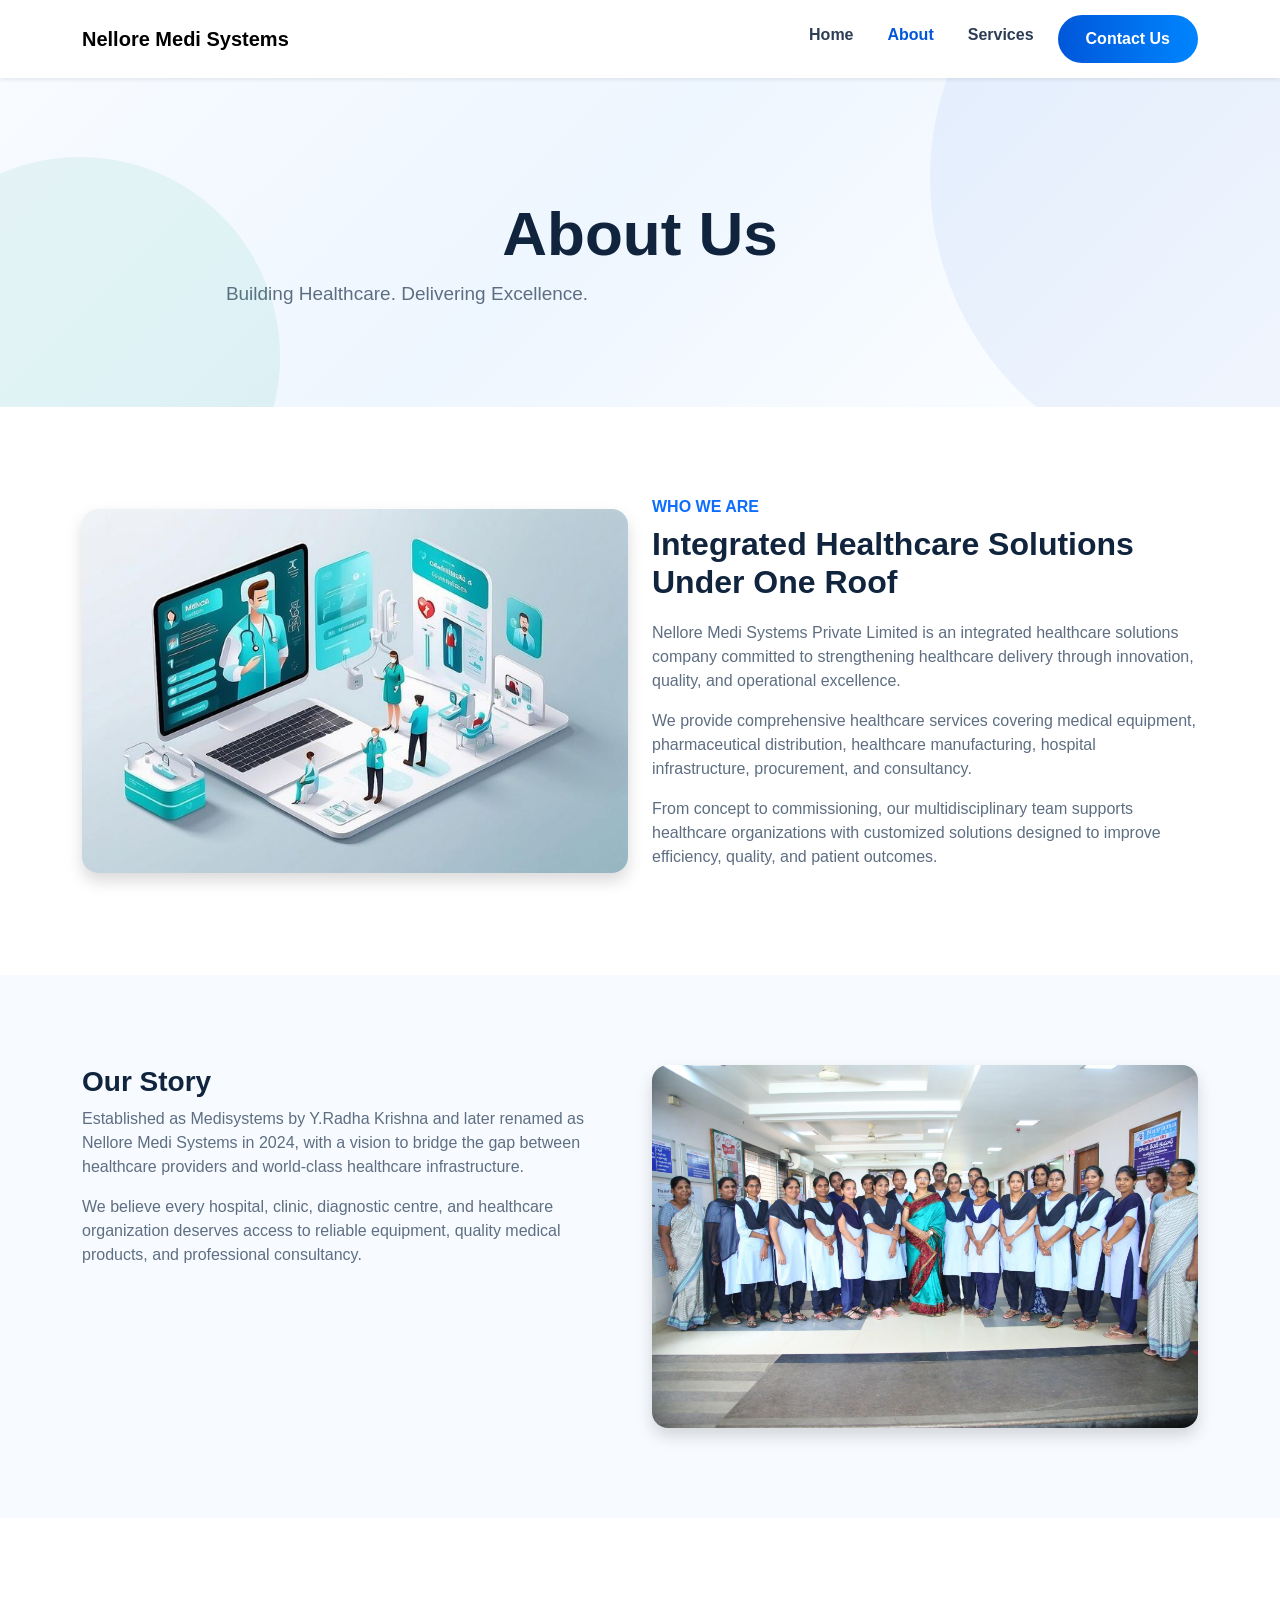
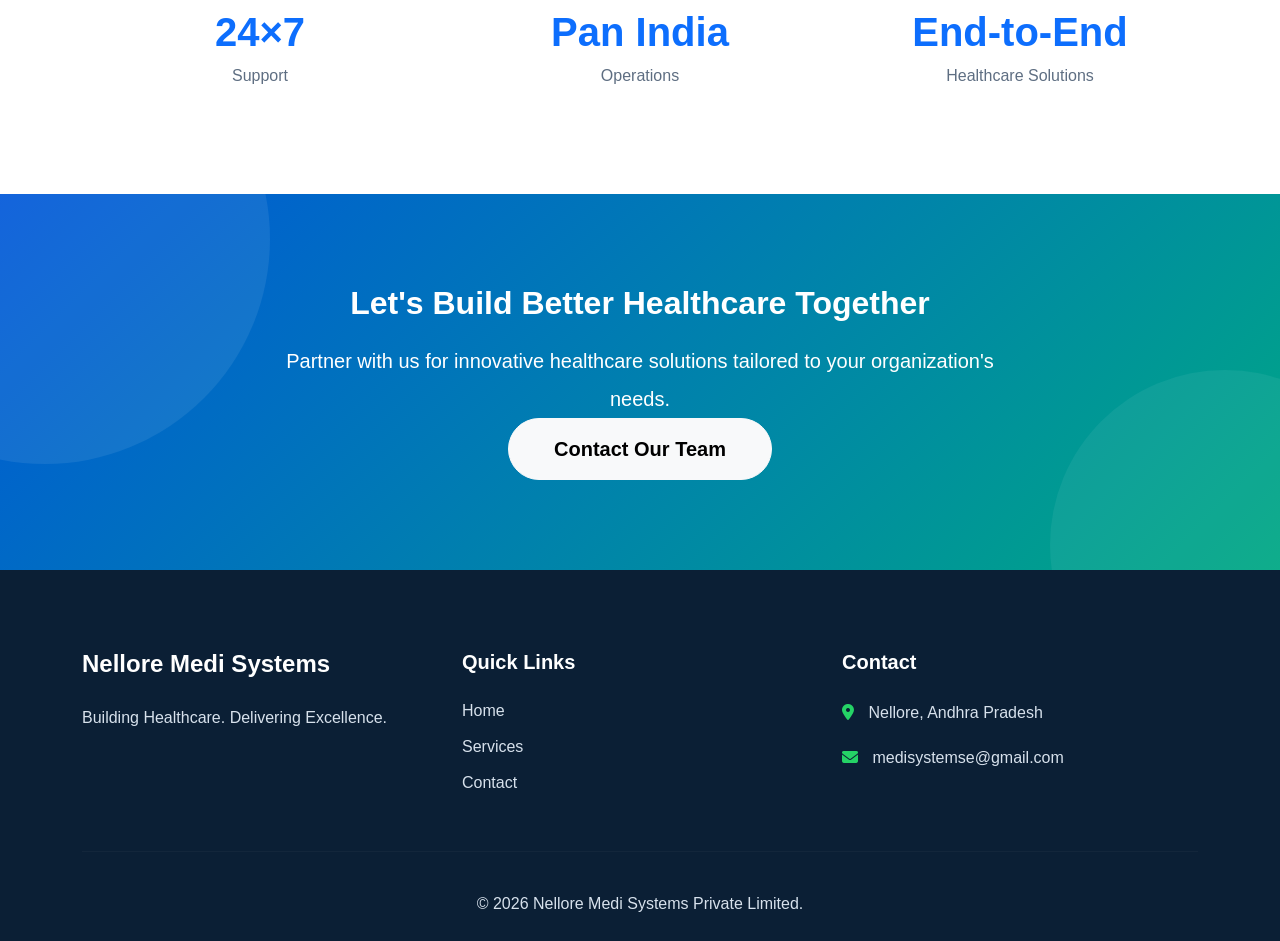
==== commit 7dff8a29: "v2" ====
--- a/about.html
+++ b/about.html
@@ -48,11 +48,9 @@
 
 <li class="nav-item"><a class="nav-link" href="services.html">Services</a></li>
 
-<li class="nav-item"><a class="nav-link" href="contact.html">Contact</a></li>
-
 <li class="nav-item ms-lg-3">
     <a class="btn btn-primary rounded-pill" href="contact.html">
-        Contact
+        Contact Us
     </a>
 </li>
 
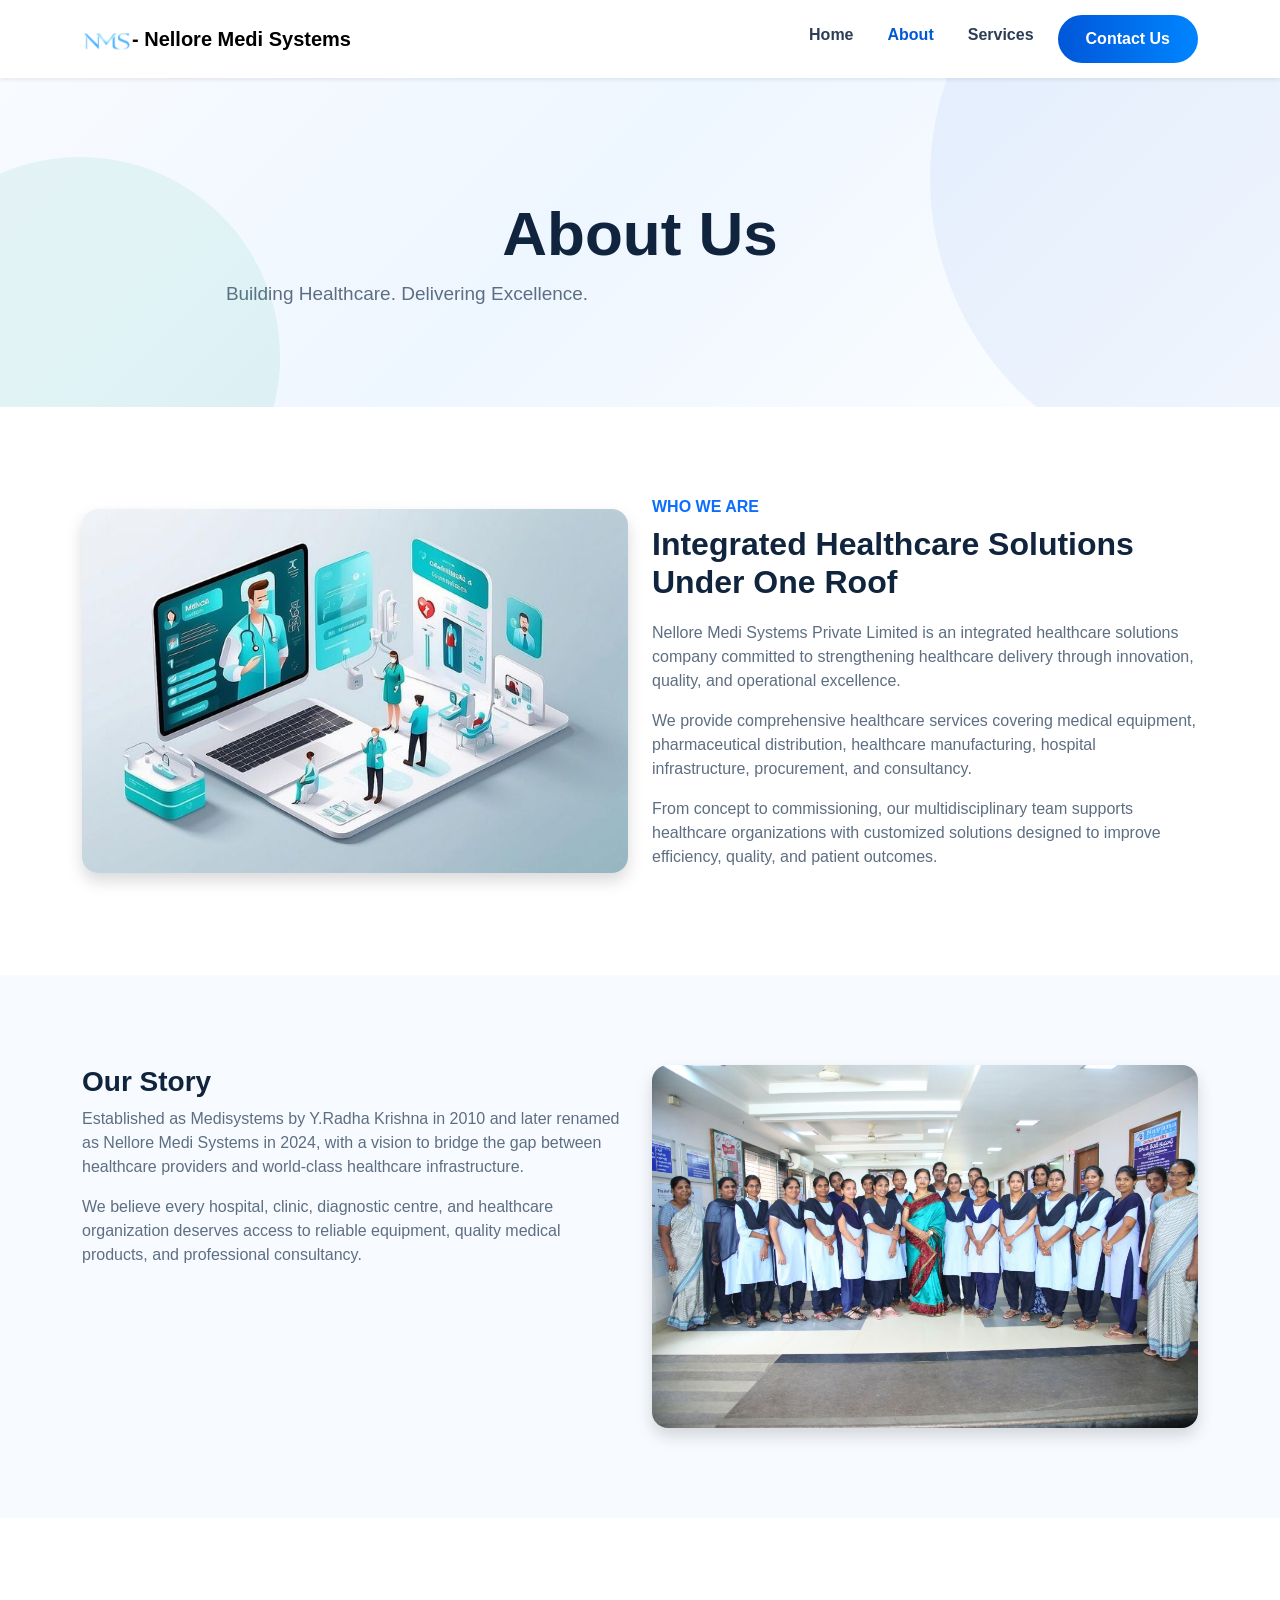
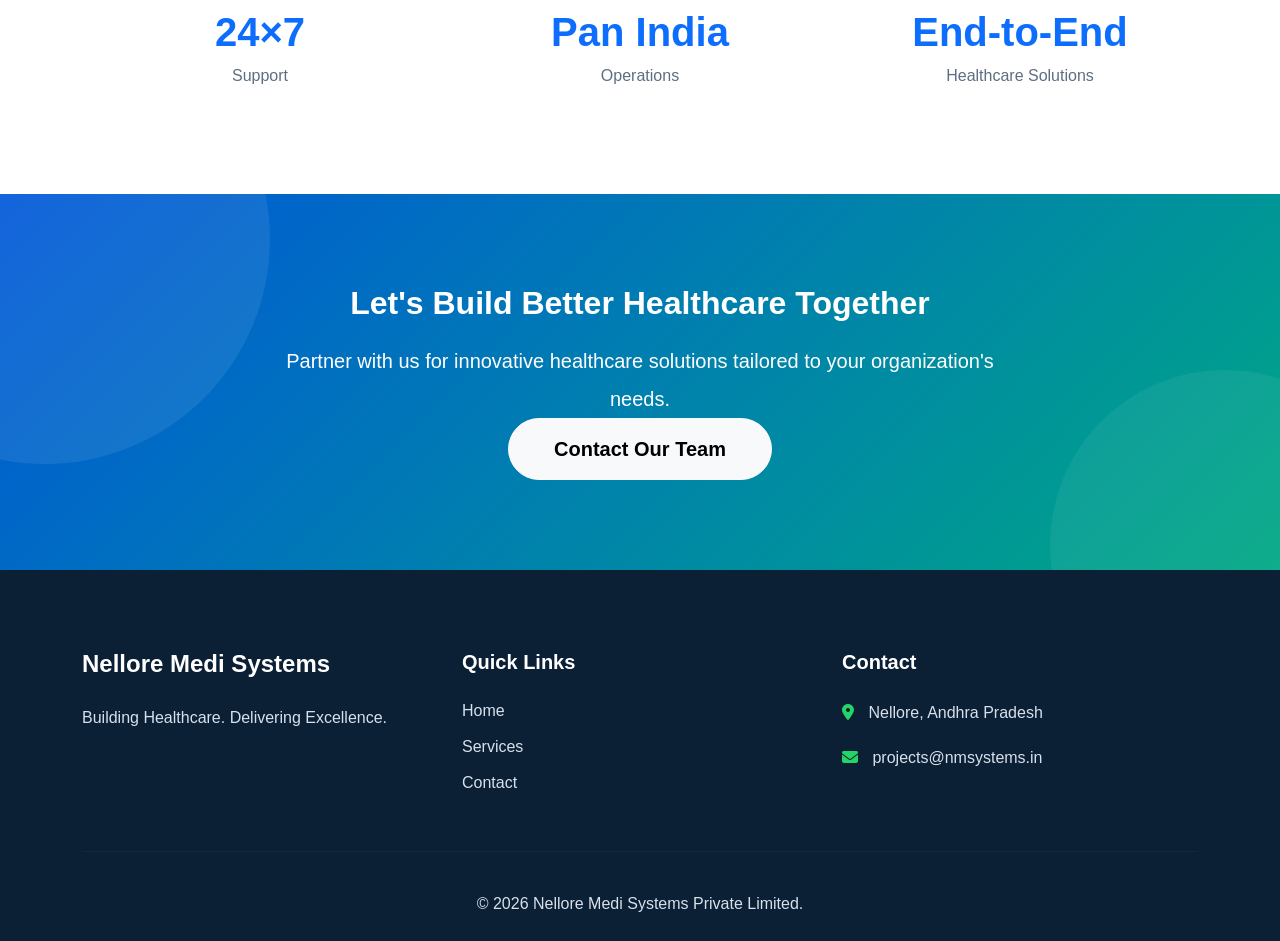
==== commit 9ac2e232: "mail correction" ====
--- a/about.html
+++ b/about.html
@@ -26,7 +26,7 @@
 
 <a class="navbar-brand fw-bold" href="index.html">
 
-<!--<img src="assets/images/logo.png" width="50">-->
+<img src="assets/images/logo.png" width="50">-
 
 Nellore Medi Systems
 
@@ -171,7 +171,7 @@
 
 <p>
 
-Established as Medisystems by Y.Radha Krishna 
+Established as Medisystems by Y.Radha Krishna in 2010 
 and later renamed as Nellore Medi Systems in 2024,
 with a vision to bridge the gap between healthcare 
 providers and world-class healthcare infrastructure.
@@ -365,7 +365,7 @@
 
 <i class="fa-solid fa-envelope"></i>
 
-medisystemse@gmail.com
+projects@nmsystems.in
 
 </p>
 
